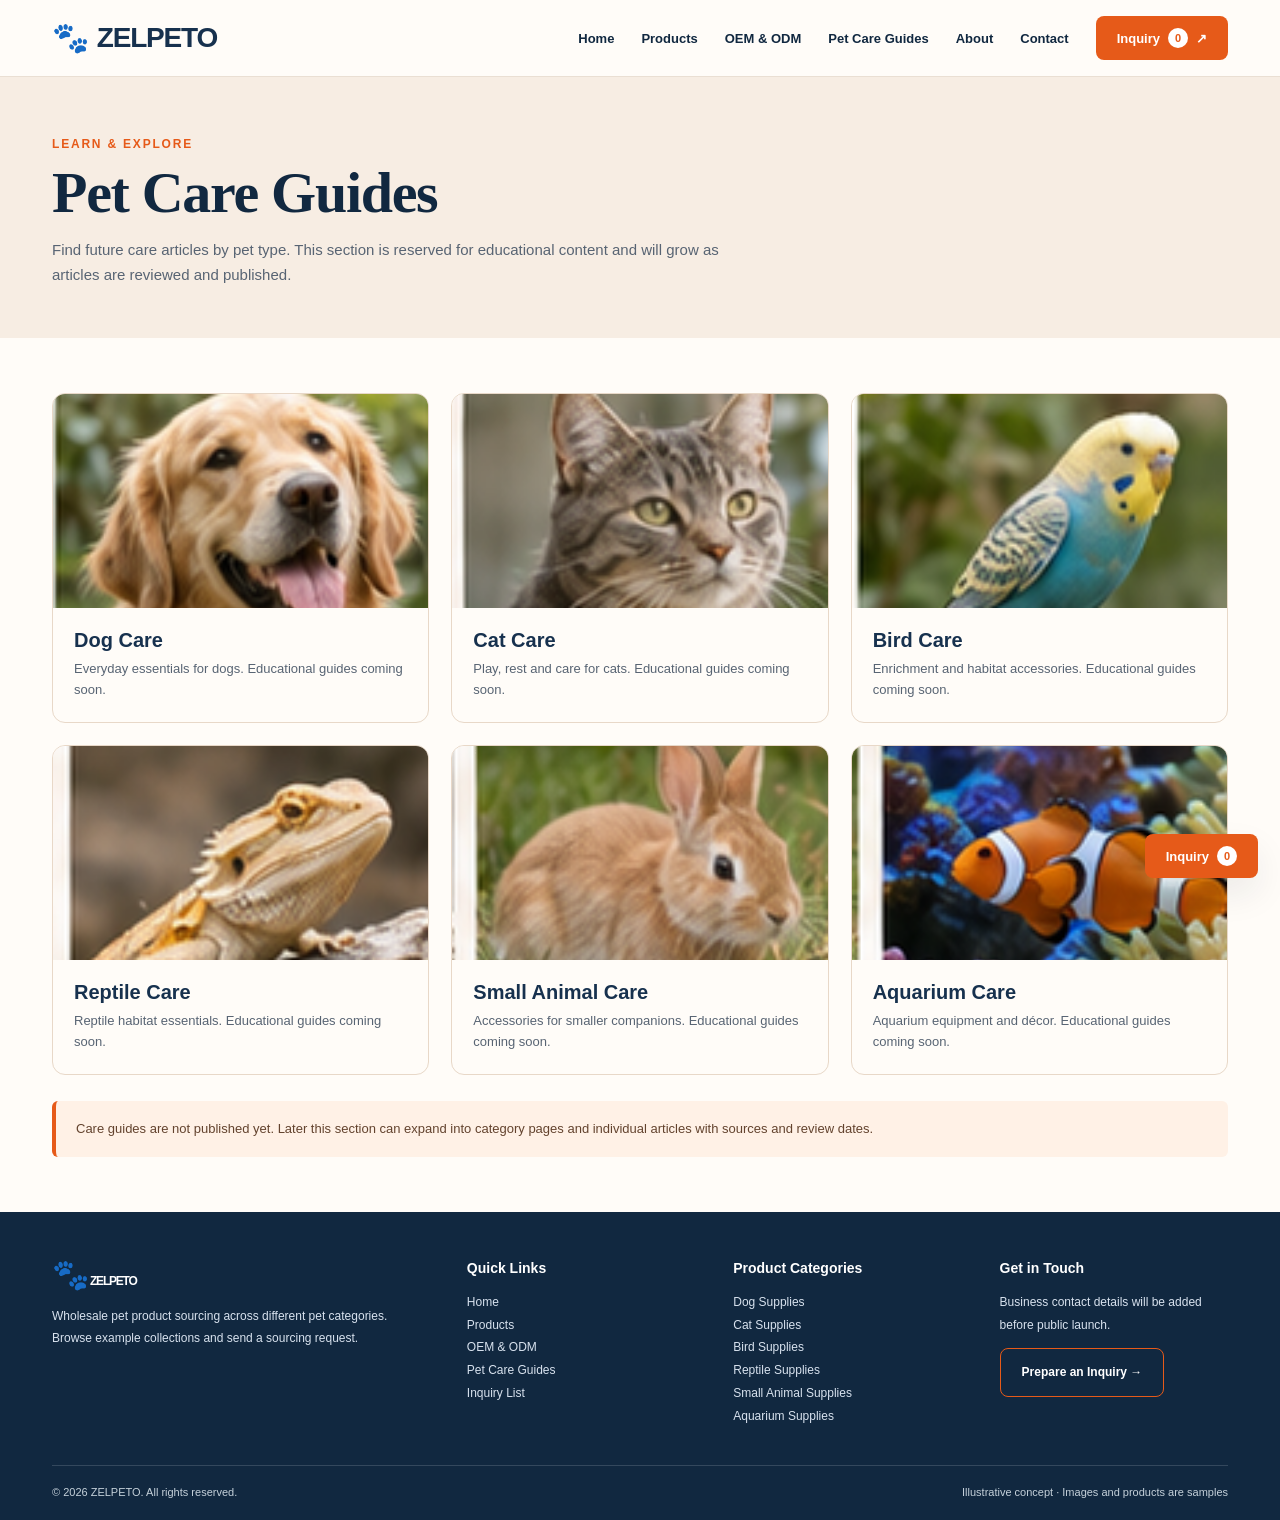
==== guides.html @ fcb441b6 "Deploy ZELPETO static website" ====
<!doctype html><html lang="en"><head><meta charset="UTF-8"><meta name="viewport" content="width=device-width,initial-scale=1"><meta name="description" content="ZELPETO pet care guide categories for dogs, cats, birds, reptiles and more. Articles coming soon."><meta name="theme-color" content="#19344f"><title>Pet Care Guides | ZELPETO</title><style>:root{--navy:#19344f;--navy2:#10283e;--orange:#d85b19;--orange2:#f2702b;--cream:#faf5ee;--paper:#fffefa;--sand:#f3e8dc;--line:#e9d9c9;--muted:#586473;--shadow:0 16px 35px rgba(31,39,50,.08)}*{box-sizing:border-box}html{scroll-behavior:smooth}body{margin:0;font-family:Inter,-apple-system,BlinkMacSystemFont,"Segoe UI",Arial,sans-serif;color:var(--navy2);background:var(--paper)}a{color:inherit;text-decoration:none}button,input,textarea,select{font:inherit}button{cursor:pointer}img{max-width:100%;display:block}.container{max-width:1240px;margin:auto;padding-inline:32px}.site-header{position:sticky;z-index:20;top:0;background:rgba(255,252,248,.96);border-bottom:1px solid #eadfd3;backdrop-filter:blur(16px)}.header-content{min-height:76px;display:flex;align-items:center;justify-content:space-between;gap:22px}.logo{display:inline-flex;align-items:center;gap:9px;font-weight:850;font-size:28px;letter-spacing:-1.2px;color:var(--navy)}.paw{font-size:30px;color:var(--orange);line-height:1}.nav{display:flex;align-items:center;gap:27px}.nav a{font-size:13px;font-weight:650;transition:color .15s}.nav a:hover,.nav a.active{color:var(--orange)}.btn{border:0;display:inline-flex;align-items:center;justify-content:center;gap:8px;min-height:44px;padding:12px 21px;border-radius:8px;font-size:13px;font-weight:750;transition:transform .18s,background .18s,color .18s}.btn:hover{transform:translateY(-2px)}.btn-primary{background:var(--navy);color:white}.btn-primary:hover{background:#295477}.btn-accent{background:var(--orange);color:white}.btn-accent:hover{background:#b9460d}.btn-outline{background:transparent;border:1.5px solid var(--orange);color:var(--orange)}.btn-outline:hover{background:#fff0e6}.btn-ghost{background:#f8ece1;color:var(--navy)}.menu-toggle{display:none;background:transparent;border:0;font-size:28px;color:var(--navy)}.hero{background:linear-gradient(110deg,#fff7ed 0%,#f8ecdf 48%,#ead9c7 100%);overflow:hidden}.hero-wrap{display:grid;grid-template-columns:48% 52%;min-height:480px;align-items:center}.hero-text{position:relative;z-index:1;padding-block:58px}.eyebrow{font-size:12px;font-weight:800;letter-spacing:1.8px;color:var(--orange);text-transform:uppercase}.hero h1,.title-serif,.section-heading,.page-head h1{font-family:Georgia,"Times New Roman",serif;font-weight:700;letter-spacing:-1.3px}.hero h1{font-size:clamp(42px,5vw,74px);line-height:1.06;margin:17px 0 18px;color:var(--navy)}.hero-lead{font-size:17px;line-height:1.55;margin:0 0 25px;color:#35455a}.hero-cta{display:flex;flex-wrap:wrap;gap:11px}.hero-photo{width:100%;height:480px;object-fit:cover;object-position:45% center;mask-image:linear-gradient(to right,transparent 0%,black 15%);-webkit-mask-image:linear-gradient(to right,transparent 0%,black 15%)}.trust-row{display:flex;gap:22px;margin-top:37px;font-size:12px;font-weight:700;color:var(--navy)}.trust-item{display:flex;align-items:center;gap:7px;border-right:1px solid #d7bdab;padding-right:18px}.trust-item:last-child{border:0}.trust-icon{font-size:21px}.section{padding-block:68px}.section-tight{padding-block:36px}.section-top{display:flex;justify-content:space-between;align-items:baseline;gap:14px;margin-bottom:27px}.section-heading{font-size:clamp(30px,3vw,42px);line-height:1.1;color:var(--navy);margin:0}.section-link{font-size:13px;color:var(--orange);font-weight:750;white-space:nowrap}.category-grid,.products-grid{display:grid;grid-template-columns:repeat(6,minmax(0,1fr));gap:15px}.category-card,.product-card{overflow:hidden;border-radius:11px;background:#fbf5ed;box-shadow:0 4px 17px rgba(28,38,52,.045);border:1px solid #f0e4d8}.category-card img{aspect-ratio:1.2;object-fit:cover;width:100%}.category-bottom{padding:13px 9px 15px;text-align:center}.category-bottom h3{font-size:13px;line-height:1.25;margin:0 0 13px}.circle-arrow{display:inline-flex;align-items:center;justify-content:center;width:32px;height:32px;border-radius:50%;background:#f3dcc4;color:var(--orange);font-weight:800}.category-card:hover img{filter:saturate(1.08)}.guides-banner{background:#f5ebdf;display:grid;grid-template-columns:120px minmax(240px,1fr) 230px 190px;align-items:center;overflow:hidden;border-radius:15px;min-height:150px}.guides-symbol{background:var(--navy);color:white;height:100%;display:flex;align-items:center;justify-content:center;font-size:58px}.guides-copy{padding:22px 30px}.guides-copy .section-heading{font-size:33px}.guides-copy p{margin:8px 0 0;font-size:14px;line-height:1.6;color:var(--muted)}.guides-photo{width:100%;height:150px;object-fit:cover;object-position:center}.guides-action{padding:12px}.guides-action .btn{width:100%;white-space:nowrap}.product-card{background:#fffaf4;display:flex;flex-direction:column}.product-card img{width:100%;aspect-ratio:1.12;object-fit:cover;background:#f4ece4}.product-body{padding:14px 10px 13px;display:flex;flex:1;flex-direction:column;text-align:center;align-items:center}.product-body h3{margin:0 0 6px;font-size:14px}.product-body p{font-size:12px;color:var(--muted);line-height:1.4;margin:0 0 14px;min-height:35px}.product-body .btn{font-size:11px;min-height:36px;padding:9px 11px;width:100%;margin-top:auto}.demo-label{font-size:10px;letter-spacing:1px;color:#976e50;text-transform:uppercase}.oem-band{background:#f7eade;padding:33px 0}.oem-layout{display:grid;grid-template-columns:1.5fr repeat(4,1fr);gap:22px;align-items:center}.oem-intro h2{font-family:Georgia,serif;font-size:31px;line-height:1.15;margin:0 0 8px}.oem-intro p{margin:0;color:var(--muted);font-size:12px;line-height:1.5}.oem-item{min-height:93px;text-align:center;border-left:1px solid #e6cbbb;padding:4px 10px}.oem-item .oem-icon{font-size:28px;color:var(--orange);display:block;margin-bottom:9px}.oem-item h3{font-size:13px;margin:0 0 6px}.oem-item p{margin:0;font-size:11px;color:var(--muted);line-height:1.5}.choose-grid{display:grid;grid-template-columns:repeat(4,1fr);gap:16px}.choose-card{background:#f9f2ea;border-radius:10px;padding:22px;min-height:138px}.choose-icon{color:var(--orange);font-size:27px}.choose-card h3{font-size:14px;margin:12px 0 6px}.choose-card p{font-size:12px;line-height:1.5;color:var(--muted);margin:0}.section-heading.center{text-align:center;margin-bottom:27px}.contact-panel{background:var(--navy);color:white;overflow:hidden}.contact-layout{display:grid;grid-template-columns:38% 1fr;align-items:center;min-height:330px;gap:30px}.contact-copy h2{font-family:Georgia,serif;font-size:clamp(30px,4vw,52px);line-height:1.1;margin:0 0 19px}.contact-copy p{line-height:1.7;color:#dce4ed;font-size:14px;max-width:380px}.contact-actions{display:flex;gap:10px;flex-wrap:wrap;margin-top:25px}.contact-image{height:330px;background:linear-gradient(90deg,var(--navy),transparent 20%),url('[data-uri]') center/cover no-repeat;position:relative}.contact-image:after{content:"Sample brand imagery · not a real warehouse";position:absolute;bottom:14px;right:14px;background:rgba(16,40,62,.8);color:white;font-size:11px;padding:7px 10px;border-radius:6px}.site-footer{background:var(--navy2);color:white;padding:48px 0 22px}.footer-grid{display:grid;grid-template-columns:1.65fr 1fr 1fr 1fr;gap:38px}.footer-grid h3{font-size:14px;margin:0 0 15px}.footer-grid p,.footer-grid a{font-size:12px;color:#d8e2ee;line-height:1.9}.footer-grid a{display:block}.footer-grid a:hover{color:white;text-decoration:underline}.footer-bottom{margin-top:37px;padding-top:20px;border-top:1px solid rgba(255,255,255,.15);font-size:11px;color:#c5d1da;display:flex;justify-content:space-between;gap:20px}.page-head{background:#f7ede3;padding:60px 0 50px}.page-head h1{font-size:clamp(38px,5vw,58px);margin:8px 0 12px}.page-head p{font-size:15px;color:var(--muted);max-width:690px;line-height:1.65;margin:0}.pill-row{display:flex;flex-wrap:wrap;gap:8px;margin-bottom:24px}.pill{background:white;border:1px solid #e7d6c6;color:var(--navy);border-radius:60px;padding:11px 15px;font-size:13px;font-weight:650}.pill[aria-pressed="true"],.pill:hover{background:var(--navy);color:white;border-color:var(--navy)}.catalog-grid{display:grid;grid-template-columns:repeat(3,1fr);gap:22px}.catalog-grid .product-card img{aspect-ratio:1.45}.catalog-grid .product-body{padding:17px}.catalog-grid .product-body p{min-height:0}.catalog-grid .product-body .btn{max-width:225px}.empty{padding:50px;text-align:center;background:#faf3ec;border-radius:14px;color:var(--muted)}.guide-categories{display:grid;grid-template-columns:repeat(3,1fr);gap:22px}.guide-card{border:1px solid #e8d8c8;border-radius:13px;overflow:hidden;background:#fffcf8}.guide-card img{width:100%;aspect-ratio:1.75;object-fit:cover}.guide-card div{padding:21px}.guide-card h3{font-size:20px;margin:0 0 7px;color:var(--navy)}.guide-card p{font-size:13px;line-height:1.6;color:var(--muted);margin:0}.notice{background:#fff1e6;border-left:4px solid var(--orange);padding:17px 20px;border-radius:6px;color:#63432e;font-size:13px;line-height:1.7;margin-top:26px}.inquiry-layout{display:grid;grid-template-columns:1.12fr 1fr;gap:32px;align-items:start}.panel{background:#fffaf4;border:1px solid #eadbcc;border-radius:14px;padding:26px}.panel h2{margin:0 0 14px;font-size:22px}.cart-item{display:flex;align-items:center;gap:14px;border-bottom:1px solid #eadbcc;padding:15px 0}.cart-item img{width:74px;height:74px;object-fit:cover;border-radius:8px}.cart-item .info{flex:1}.cart-item h3{margin:0 0 6px;font-size:14px}.cart-item p{margin:0 0 8px;color:var(--muted);font-size:11px}.cart-item button{background:transparent;border:0;color:#a44c2a;font-size:12px;padding:0}.cart-item input{width:68px;border:1px solid #dfccbc;border-radius:6px;padding:8px}.form-grid{display:grid;grid-template-columns:1fr 1fr;gap:13px}.field{display:flex;flex-direction:column;gap:6px;margin-bottom:14px}.field label{font-size:12px;font-weight:700}.field input,.field textarea,.field select{border:1px solid #dfcbbd;border-radius:7px;background:white;padding:12px;width:100%;font-size:13px;color:var(--navy)}.field textarea{min-height:125px;resize:vertical}.help{font-size:12px;line-height:1.6;color:var(--muted)}.status{margin-top:15px;font-size:13px;min-height:20px}.modal-backdrop{position:fixed;z-index:40;inset:0;background:rgba(12,27,41,.65);padding:20px;display:flex;align-items:center;justify-content:center}.modal{background:white;border-radius:15px;width:min(670px,100%);max-height:90vh;overflow:auto;position:relative;display:grid;grid-template-columns:45% 55%}.modal>img{width:100%;height:100%;object-fit:cover}.modal-copy{padding:28px}.modal-copy h2{margin:6px 0;font-size:26px}.modal-copy p{font-size:13px;line-height:1.7;color:var(--muted)}.modal-close{position:absolute;top:10px;right:10px;border:0;background:white;border-radius:50%;font-size:24px;width:36px;height:36px;box-shadow:var(--shadow)}.floating-cart{position:fixed;right:22px;bottom:22px;z-index:12;box-shadow:var(--shadow)}.count{display:inline-flex;background:#fff;color:var(--orange);min-width:20px;height:20px;border-radius:20px;align-items:center;justify-content:center;font-size:11px;padding:0 4px}.sr-only{position:absolute;width:1px;height:1px;overflow:hidden;clip:rect(0,0,0,0)}
@media(max-width:1080px){.nav{gap:16px}.nav a{font-size:12px}.logo{font-size:24px}.category-grid,.products-grid{grid-template-columns:repeat(3,1fr)}.guides-banner{grid-template-columns:90px 1fr 170px}.guides-action{grid-column:2 / -1;padding:0 20px 18px;justify-self:start}.guides-photo{height:100%}.oem-layout{grid-template-columns:repeat(4,1fr)}.oem-intro{grid-column:1 / -1}.oem-item:first-of-type{border:0}}
@media(max-width:740px){.container{padding-inline:18px}.header-content{min-height:66px}.menu-toggle{display:block}.nav{display:none;position:absolute;left:0;right:0;top:66px;flex-direction:column;align-items:stretch;gap:0;background:#fffaf5;padding:12px 18px 20px;box-shadow:0 15px 25px #0001}.nav.open{display:flex}.nav a{padding:12px;font-size:14px}.nav .btn{margin-top:9px}.hero-wrap{grid-template-columns:1fr}.hero-text{padding-block:37px 22px}.hero h1{font-size:44px}.hero-lead{font-size:14px}.hero-photo{height:270px;mask-image:none;-webkit-mask-image:none;object-position:center}.trust-row{gap:8px;justify-content:space-between;margin-top:25px;font-size:10px}.trust-item{padding-right:8px;gap:4px}.trust-icon{font-size:15px}.section{padding-block:43px}.section-heading{font-size:30px}.section-top{align-items:center}.section-link{font-size:11px}.category-grid,.products-grid{grid-template-columns:repeat(2,1fr);gap:10px}.category-card img{aspect-ratio:1.25}.guides-banner{grid-template-columns:66px 1fr;min-height:0}.guides-symbol{font-size:34px}.guides-copy{padding:19px}.guides-copy .section-heading{font-size:25px}.guides-copy p{font-size:12px}.guides-photo{display:none}.guides-action{grid-column:2;padding:0 18px 18px}.product-body .btn{font-size:10px}.oem-layout{grid-template-columns:repeat(2,1fr);gap:14px}.oem-item{border-left:0;border-top:1px solid #e6cbbb;padding-top:14px}.choose-grid{grid-template-columns:repeat(2,1fr);gap:9px}.choose-card{padding:16px}.contact-layout{grid-template-columns:1fr;gap:0;padding-top:32px}.contact-image{height:190px;margin-inline:-18px}.footer-grid{grid-template-columns:repeat(2,1fr);gap:25px}.footer-grid>div:first-child{grid-column:1/-1}.footer-bottom{display:block}.catalog-grid,.guide-categories,.inquiry-layout{grid-template-columns:1fr}.page-head{padding:42px 0}.form-grid{grid-template-columns:1fr}.modal{grid-template-columns:1fr;max-width:450px}.modal>img{height:220px}.modal-copy{padding:20px}.floating-cart{bottom:15px;right:15px}}

/* ZELPETO approved navy / cream / orange design refinements */
:root{--navy:#17314e;--navy2:#112840;--orange:#e65a19;--cream:#fbf4ec;--paper:#fffcf8}
.hero{background:linear-gradient(100deg,#fff9f2 0%,#f9f0e7 53%,#e9d9c9 100%)}
.hero-wrap{min-height:440px;grid-template-columns:44% 56%}
.hero-photo{height:440px;object-position:center center;mask-image:linear-gradient(to right,transparent 0%,black 8%);-webkit-mask-image:linear-gradient(to right,transparent 0%,black 8%)}
.hero-text{padding-block:47px}
.section{padding-block:55px}
.section-tight{padding-block:20px}
.category-card img{aspect-ratio:1.22}
.guides-banner{grid-template-columns:100px minmax(230px,1fr) 300px 210px;min-height:130px}
.guides-photo{height:130px}
.guides-symbol{font-size:47px}
.product-card img{aspect-ratio:1.25}
.contact-layout{min-height:370px;grid-template-columns:38% 62%;gap:0}
.contact-image{height:370px}
.contact-form-preview{background:rgba(255,252,247,.98);border-radius:13px;padding:20px 22px;box-shadow:0 8px 30px #0002;color:var(--navy);max-width:480px;position:relative;z-index:1;margin:0 auto}
.contact-form-preview .field{margin-bottom:10px}.contact-form-preview .field input,.contact-form-preview .field textarea{padding:9px}.contact-form-preview .field textarea{min-height:60px}
.contact-form-preview .btn{width:100%}
.contact-right{height:370px;position:relative;display:grid;align-items:center;padding:22px 24px;background:linear-gradient(90deg,rgba(23,49,78,.09),rgba(23,49,78,.01)),url('[data-uri]') right center/cover no-repeat}
.photo-note{font-size:10px;color:#6d6d6d;margin:10px 0 0}
@media(max-width:1080px){.guides-banner{grid-template-columns:75px 1fr 175px}.guides-photo{height:100%}.guides-action{grid-column:2/-1}.hero-wrap{grid-template-columns:46% 54%}}
@media(max-width:740px){.hero-wrap{grid-template-columns:1fr}.hero-photo{height:260px;mask-image:none;-webkit-mask-image:none}.section{padding-block:42px}.guides-banner{grid-template-columns:66px 1fr}.guides-photo{display:none}.contact-layout{grid-template-columns:1fr}.contact-right{height:auto;padding:22px 18px 28px;margin-inline:-18px}.contact-form-preview{max-width:none;margin:0;width:100%}}
</style></head><body data-page="guides"><div id="app"></div><script>/* Customize this before publishing. Empty email means no email sending is advertised. */
window.ZELPETO_CONFIG = {
  companyEmail: "",
  companyName: "ZELPETO"
};

window.ZELPETO_CATEGORIES = [
  { id:"dog", name:"Dog Supplies", img:"02_category_dog.png", subtitle:"Everyday essentials for dogs" },
  { id:"cat", name:"Cat Supplies", img:"03_category_cat.png", subtitle:"Play, rest and care for cats" },
  { id:"bird", name:"Bird Supplies", img:"04_category_bird.png", subtitle:"Enrichment and habitat accessories" },
  { id:"reptile", name:"Reptile Supplies", img:"05_category_reptile.png", subtitle:"Reptile habitat essentials" },
  { id:"small", name:"Small Animal Supplies", img:"06_category_small_animal.png", subtitle:"Accessories for smaller companions" },
  { id:"aquarium", name:"Aquarium Supplies", img:"07_category_aquarium.png", subtitle:"Aquarium equipment and décor" }
];
window.ZELPETO_PRODUCTS = [
  { id:"demo-dog-leash", name:"Dog Leash", category:"dog", image:"09_product_dog_leash.png", subtitle:"Everyday walking accessory", detail:"A sample leash listing showcasing the product catalog format. Materials, available lengths and order quantity are confirmed during sourcing." },
  { id:"demo-dog-harness", name:"Dog Harness", category:"dog", image:"10_product_dog_harness.png", subtitle:"Adjustable walking harness", detail:"A sample harness listing. Confirm sizes, materials and customization options before placing any purchase order." },
  { id:"demo-cat-toy", name:"Cat Toy Set", category:"cat", image:"11_product_cat_toy_set.png", subtitle:"Interactive play accessories", detail:"A sample cat play set listing. Product components, packaging and MOQ require supplier confirmation." },
  { id:"demo-bird-perch", name:"Bird Perch", category:"bird", image:"12_product_bird_perch.png", subtitle:"Perch and enrichment toy", detail:"A sample bird accessory listing. Check suitability, dimensions and materials for each bird species." },
  { id:"demo-reptile-hide", name:"Reptile Hide Cave", category:"reptile", image:"13_product_reptile_hide_cave.png", subtitle:"Habitat shelter accessory", detail:"A sample reptile shelter listing. Final specifications should be matched to the species and enclosure." },
  { id:"demo-air-stone", name:"Aquarium Air Stone", category:"aquarium", image:"14_product_aquarium_air_stone.png", subtitle:"Aquarium aeration accessory", detail:"A sample aquarium accessory listing. Review pump compatibility, product size and material specifications." }
];

window.ZELPETO_EMBEDDED_IMAGES={"01_hero_animals.png":"[data-uri]","02_category_dog.png":"[data-uri]","03_category_cat.png":"[data-uri]","04_category_bird.png":"[data-uri]","05_category_reptile.png":"[data-uri]","06_category_small_animal.png":"[data-uri]","07_category_aquarium.png":"[data-uri]","08_guides_banner_animals.png":"[data-uri]","09_product_dog_leash.png":"[data-uri]","10_product_dog_harness.png":"[data-uri]","11_product_cat_toy_set.png":"[data-uri]","12_product_bird_perch.png":"[data-uri]","13_product_reptile_hide_cave.png":"[data-uri]","14_product_aquarium_air_stone.png":"[data-uri]","15_warehouse_boxes.png":"[data-uri]"};
(function(){
  'use strict';
  const categories=window.ZELPETO_CATEGORIES||[];
  const products=window.ZELPETO_PRODUCTS||[];
  const cfg=window.ZELPETO_CONFIG||{};
  const img=n=>window.ZELPETO_EMBEDDED_IMAGES[n]||'';
  const byId=id=>document.getElementById(id);
  const textSafe=s=>String(s).replace(/[&<>"']/g,c=>({'&':'&amp;','<':'&lt;','>':'&gt;','"':'&quot;',"'":'&#39;'}[c]));
  const getCart=()=>{try{const v=JSON.parse(localStorage.getItem('zelpeto_inquiry_cart')||JSON.stringify(window.__cartBackup||{}));return v&&typeof v==='object'&&!Array.isArray(v)?v:{}}catch{return {}}};
  const putCart=c=>{try{localStorage.setItem('zelpeto_inquiry_cart',JSON.stringify(c))}catch(e){window.__cartBackup=c}updateCount()};
  const updateCount=()=>{const n=Object.values(getCart()).reduce((s,v)=>s+(Math.max(0,Number(v)||0)),0);document.querySelectorAll('.cart-count').forEach(x=>x.textContent=n)};
  const toast=message=>{let el=byId('feedback-toast');if(!el){el=document.createElement('div');el.id='feedback-toast';el.style.cssText='position:fixed;bottom:85px;right:20px;background:#19344f;color:white;padding:12px 18px;border-radius:9px;z-index:80;box-shadow:0 8px 30px #0003;font-size:13px;max-width:290px';document.body.appendChild(el)}el.textContent=message;el.hidden=false;setTimeout(()=>el.hidden=true,2600)};
  function addCart(id){const p=products.find(x=>x.id===id);if(!p)return;const c=getCart();c[id]=Math.min(9999,(Number(c[id])||0)+1);putCart(c);toast(p.name+' added to inquiry list')}
  function header(){return `<header class="site-header"><div class="container header-content"><a href="index.html" class="logo" aria-label="ZELPETO Home"><span class="paw">🐾</span> ZELPETO</a><button class="menu-toggle" id="menu-toggle" aria-label="Toggle menu" aria-expanded="false">☰</button><nav id="main-nav" class="nav" aria-label="Main navigation"><a href="index.html">Home</a><a href="products.html">Products</a><a href="index.html#oem">OEM & ODM</a><a href="guides.html">Pet Care Guides</a><a href="index.html#why">About</a><a href="index.html#contact">Contact</a><a href="inquiry.html" class="btn btn-accent">Inquiry <span class="count cart-count">0</span> ↗</a></nav></div></header>`}
  function footer(){return `<footer class="site-footer"><div class="container"><div class="footer-grid"><div><a class="logo" href="index.html" style="color:white"><span class="paw">🐾</span> ZELPETO</a><p>Wholesale pet product sourcing across different pet categories.<br>Browse example collections and send a sourcing request.</p></div><div><h3>Quick Links</h3><a href="index.html">Home</a><a href="products.html">Products</a><a href="index.html#oem">OEM & ODM</a><a href="guides.html">Pet Care Guides</a><a href="inquiry.html">Inquiry List</a></div><div><h3>Product Categories</h3>${categories.map(c=>`<a href="products.html?category=${c.id}">${textSafe(c.name)}</a>`).join('')}</div><div><h3>Get in Touch</h3><p>Business contact details will be added before public launch.</p><a href="inquiry.html" class="btn btn-outline" style="display:inline-flex;color:white">Prepare an Inquiry →</a></div></div><div class="footer-bottom"><span>© ${new Date().getFullYear()} ZELPETO. All rights reserved.</span><span>Illustrative concept · Images and products are samples</span></div></div></footer>`}
  function categoryCard(c){return `<a class="category-card" href="products.html?category=${c.id}"><img src="${img(c.img)}" alt="${textSafe(c.name)}" loading="lazy"><div class="category-bottom"><h3>${textSafe(c.name)}</h3><span class="circle-arrow" aria-hidden="true">→</span></div></a>`}
  function productCard(p){return `<article class="product-card"><img src="${img(p.image)}" alt="Sample product image: ${textSafe(p.name)}" loading="lazy"><div class="product-body"><span class="demo-label">Illustrative product</span><h3>${textSafe(p.name)}</h3><p>${textSafe(p.subtitle)}</p><div style="display:flex;gap:5px;width:100%"><button class="btn btn-primary" data-add="${p.id}">+ Add to Inquiry</button><button class="btn btn-ghost" data-view="${p.id}" aria-label="Details for ${textSafe(p.name)}">ⓘ</button></div></div></article>`}
  function home(){return `<section class="hero"><div class="container hero-wrap"><div class="hero-text"><div class="eyebrow">Pet Supplies · Global Sourcing</div><h1>Better Products.<br>Happier Pets.</h1><p class="hero-lead">Wholesale Pet Products | OEM & ODM Solutions</p><div class="hero-cta"><a class="btn btn-primary" href="products.html">Explore Products →</a><a class="btn btn-outline" href="inquiry.html">Request a Quote ↗</a></div><div class="trust-row"><span class="trust-item"><span class="trust-icon">▣</span> Wholesale Sourcing</span><span class="trust-item"><span class="trust-icon">⚙</span> Custom Requests</span><span class="trust-item"><span class="trust-icon">◎</span> Multi-Category</span></div></div><img class="hero-photo" src="${img('01_hero_animals.png')}" alt="Dog, cat, bird and bearded dragon in a warm home environment"></div></section>
  <section class="section" id="categories"><div class="container"><div class="section-top"><h2 class="section-heading">Shop by Category</h2><a class="section-link" href="products.html">View All Products →</a></div><div class="category-grid">${categories.map(categoryCard).join('')}</div></div></section>
  <section class="section-tight"><div class="container"><div class="guides-banner"><div class="guides-symbol" aria-hidden="true">♧</div><div class="guides-copy"><h2 class="section-heading">Pet Care Guides</h2><p>Explore helpful care topics for dogs, cats, birds, reptiles and more. New guides will be published here.</p></div><img class="guides-photo" src="${img('08_guides_banner_animals.png')}" alt="Sleeping dog and cat"><div class="guides-action"><a class="btn btn-accent" href="guides.html">Explore Care Guides →</a></div></div></div></section>
  <section class="section" id="featured"><div class="container"><div class="section-top"><h2 class="section-heading">Featured Products</h2><a class="section-link" href="products.html">View More Products →</a></div><div class="products-grid">${products.map(productCard).join('')}</div><p class="help" style="margin-top:20px">Images and listings are examples for layout preview only. They are not confirmed products, inventory or supplier offers.</p></div></section>
  <section id="oem" class="oem-band"><div class="container oem-layout"><div class="oem-intro"><h2>OEM & ODM<br>Customization</h2><p>Tell us what you want to source, including specifications, branding and packaging requirements.</p></div><div class="oem-item"><span class="oem-icon">♧</span><h3>Logo Printing</h3><p>Specify brand marking requests</p></div><div class="oem-item"><span class="oem-icon">◈</span><h3>Colors & Materials</h3><p>Describe preferred options</p></div><div class="oem-item"><span class="oem-icon">▣</span><h3>Packaging Design</h3><p>Share packaging requirements</p></div><div class="oem-item"><span class="oem-icon">▤</span><h3>Bulk Sourcing</h3><p>Discuss volume and MOQ</p></div></div></section>
  <section id="why" class="section"><div class="container"><h2 class="section-heading center">Explore ZELPETO</h2><div class="choose-grid"><div class="choose-card"><span class="choose-icon">▤</span><h3>Multiple Pet Categories</h3><p>Products organized for dogs, cats, birds, reptiles, small pets and aquariums.</p></div><div class="choose-card"><span class="choose-icon">⌕</span><h3>Clear Product Discovery</h3><p>Find relevant product examples in a straightforward catalog.</p></div><div class="choose-card"><span class="choose-icon">✎</span><h3>Customization Requests</h3><p>Describe branding and packaging needs in one inquiry.</p></div><div class="choose-card"><span class="choose-icon">✉</span><h3>Consolidated Inquiry</h3><p>Collect items together and prepare one sourcing request.</p></div></div></div></section>
  <section id="contact" class="contact-panel"><div class="container contact-layout"><div class="contact-copy"><h2>Send Us Your<br>Sourcing Request</h2><p>Looking for wholesale pet supplies? Share your products, quantities and customization requirements in one inquiry.</p><p class="help" style="color:#d9e2ec">This preview prepares inquiry details; it does not automatically submit an email.</p></div><div class="contact-right"><form class="contact-form-preview" id="homepage-inquiry"><div class="form-grid"><div class="field"><label for="hp-name">Your Name *</label><input id="hp-name" name="name" autocomplete="name" required placeholder="Enter your name"></div><div class="field"><label for="hp-company">Company</label><input id="hp-company" name="company" autocomplete="organization" placeholder="Company name"></div></div><div class="form-grid"><div class="field"><label for="hp-email">Business Email *</label><input id="hp-email" name="email" type="email" autocomplete="email" required placeholder="Enter your email"></div><div class="field"><label for="hp-country">Country / Region</label><input id="hp-country" name="country" autocomplete="country-name" placeholder="Country / region"></div></div><div class="field"><label for="hp-details">Inquiry Details *</label><textarea id="hp-details" name="details" required placeholder="Products, quantities, customization needs..."></textarea></div><button class="btn btn-accent" type="submit">Continue to Inquiry →</button><p class="photo-note">Preview form: your details are transferred to the inquiry page in this browser. Nothing is sent automatically.</p></form></div></div></section>`}
  function catalog(){return `<section class="page-head"><div class="container"><div class="eyebrow">Product Catalog</div><h1>Explore Pet Supplies</h1><p>Browse across pet categories, view illustrative product details, and add items to an inquiry list. Actual availability and specifications need to be confirmed.</p></div></section><section class="section"><div class="container"><div class="pill-row" id="category-filters"><button class="pill" data-category="all">All Products</button>${categories.map(c=>`<button class="pill" data-category="${c.id}">${textSafe(c.name)}</button>`).join('')}</div><div id="catalog-grid" class="catalog-grid"></div><div class="notice">All listings shown are demonstration content based on the homepage mockup. Replace them with genuine product photography and verified specifications before public launch.</div></div></section>`}
  function guidePage(){return `<section class="page-head"><div class="container"><div class="eyebrow">Learn & Explore</div><h1>Pet Care Guides</h1><p>Find future care articles by pet type. This section is reserved for educational content and will grow as articles are reviewed and published.</p></div></section><section class="section"><div class="container"><div class="guide-categories">${categories.map(c=>`<article class="guide-card"><img src="${img(c.img)}" alt="${textSafe(c.name)}" loading="lazy"><div><h3>${textSafe(c.name.replace('Supplies','Care'))}</h3><p>${textSafe(c.subtitle)}. Educational guides coming soon.</p></div></article>`).join('')}</div><div class="notice">Care guides are not published yet. Later this section can expand into category pages and individual articles with sources and review dates.</div></div></section>`}
  function inquiry(){return `<section class="page-head"><div class="container"><div class="eyebrow">Sourcing Request</div><h1>Inquiry List</h1><p>Review the selected products and prepare your sourcing message. No information is sent to a server in this version.</p></div></section><section class="section"><div class="container inquiry-layout"><div class="panel"><h2>Selected Products <span class="count cart-count" style="background:var(--orange);color:white">0</span></h2><div id="cart-items"></div><p class="help">Adjust quantities below. Items are stored only in your current browser.</p><a class="btn btn-outline" href="products.html">+ Browse More Products</a></div><div class="panel"><h2>Prepare a Quote Request</h2><form id="inquiry-form"><div class="form-grid"><div class="field"><label for="fullName">Your Name *</label><input id="fullName" name="name" required autocomplete="name"></div><div class="field"><label for="company">Company</label><input id="company" name="company" autocomplete="organization"></div></div><div class="form-grid"><div class="field"><label for="email">Business Email *</label><input id="email" name="email" type="email" required autocomplete="email"></div><div class="field"><label for="country">Country / Region</label><input id="country" name="country" autocomplete="country-name"></div></div><div class="field"><label for="details">Products, Quantities & Requirements *</label><textarea id="details" name="details" required placeholder="Specify needed quantities, materials, branding, target market, packaging, etc."></textarea></div><button class="btn btn-accent" type="submit">Prepare My Inquiry →</button><p class="help" style="margin-top:12px" id="sending-disclaimer"></p><div role="status" class="status" id="inquiry-status"></div><div id="inquiry-actions" style="display:none;margin-top:10px;gap:9px;flex-wrap:wrap"><button type="button" class="btn btn-primary" id="copy-inquiry">Copy Inquiry Text</button><a id="email-inquiry" class="btn btn-outline" href="#" style="display:none">Open Email App ↗</a></div></form></div></div></section>`}
  const routes={home,products:catalog,guides:guidePage,inquiry};
  const page=document.body.dataset.page||'home';
  const app=byId('app');
  if(app)app.innerHTML=header()+(routes[page]||home)()+footer()+`<a href="inquiry.html" class="btn btn-accent floating-cart" aria-label="View inquiry list">Inquiry <span class="count cart-count">0</span></a>`;
  const toggle=byId('menu-toggle');if(toggle){toggle.addEventListener('click',()=>{let open=byId('main-nav').classList.toggle('open');toggle.setAttribute('aria-expanded',String(open))})}
  updateCount();
  document.addEventListener('click',e=>{const add=e.target.closest('[data-add]');if(add)addCart(add.dataset.add);const view=e.target.closest('[data-view]');if(view)showProduct(view.dataset.view)});
  function showProduct(id){const p=products.find(x=>x.id===id);if(!p)return;const overlay=document.createElement('div');overlay.className='modal-backdrop';overlay.innerHTML=`<div class="modal" role="dialog" aria-modal="true" aria-label="${textSafe(p.name)} details"><button class="modal-close" aria-label="Close">×</button><img src="${img(p.image)}" alt="${textSafe(p.name)}"><div class="modal-copy"><div class="eyebrow">Sample Product</div><h2>${textSafe(p.name)}</h2><p>${textSafe(p.detail)}</p><p><strong>MOQ:</strong> To be confirmed<br><strong>Customization:</strong> By inquiry<br><strong>Availability:</strong> Unverified sample</p><button class="btn btn-primary" data-add="${p.id}">+ Add to Inquiry</button></div></div>`;document.body.append(overlay);const close=()=>overlay.remove();overlay.querySelector('.modal-close').onclick=close;overlay.addEventListener('click',e=>{if(e.target===overlay)close()});const esc=e=>{if(e.key==='Escape'){close();document.removeEventListener('keydown',esc)}};document.addEventListener('keydown',esc);overlay.querySelector('.modal-close').focus()}
  if(page==='products'){const filterButtons=Array.from(document.querySelectorAll('[data-category]'));const initial=new URLSearchParams(location.search).get('category')||'all';const select=id=>{const valid=id==='all'||categories.some(c=>c.id===id);const current=valid?id:'all';filterButtons.forEach(b=>b.setAttribute('aria-pressed',String(b.dataset.category===current)));const show=current==='all'?products:products.filter(p=>p.category===current);byId('catalog-grid').innerHTML=show.length?show.map(productCard).join(''):`<div class="empty" style="grid-column:1/-1">No sample products in this category yet. You can still describe your sourcing needs in an inquiry.</div>`;const target=new URL(location.href);if(current==='all')target.searchParams.delete('category');else target.searchParams.set('category',current);history.replaceState(null,'',target)};filterButtons.forEach(b=>b.onclick=()=>select(b.dataset.category));select(initial)}
  function renderCart(){const node=byId('cart-items');if(!node)return;const c=getCart();const entries=Object.entries(c).filter(([id,qty])=>products.some(p=>p.id===id)&&qty>0);if(!entries.length){node.innerHTML='<div class="empty" style="margin-bottom:18px">Your inquiry list is empty. Add products from the catalog or describe your request in the form.</div>';return}node.innerHTML=entries.map(([id,q])=>{const p=products.find(x=>x.id===id);return `<div class="cart-item"><img src="${img(p.image)}" alt="${textSafe(p.name)}"><div class="info"><h3>${textSafe(p.name)}</h3><p>Sample product · qty is indicative only</p><button data-remove="${id}">Remove</button></div><label><span class="sr-only">Quantity for ${textSafe(p.name)}</span><input aria-label="Quantity for ${textSafe(p.name)}" type="number" min="1" max="9999" value="${q}" data-quantity="${id}"></label></div>`}).join('');node.querySelectorAll('[data-remove]').forEach(b=>b.onclick=()=>{let c=getCart();delete c[b.dataset.remove];putCart(c);renderCart()});node.querySelectorAll('[data-quantity]').forEach(i=>i.onchange=()=>{let c=getCart();c[i.dataset.quantity]=Math.max(1,Math.min(9999,parseInt(i.value)||1));putCart(c);renderCart()})}
  if(page==='home'){const hp=byId('homepage-inquiry');if(hp)hp.addEventListener('submit',e=>{e.preventDefault();if(!hp.reportValidity())return;const data={name:hp.elements.name.value,company:hp.elements.company.value,email:hp.elements.email.value,country:hp.elements.country.value,details:hp.elements.details.value};try{sessionStorage.setItem('zelpeto_home_inquiry',JSON.stringify(data))}catch(e){}location.href='inquiry.html';})}
  if(page==='inquiry'){renderCart();try{const raw=sessionStorage.getItem('zelpeto_home_inquiry');if(raw){const values=JSON.parse(raw);for(const key of ['name','company','email','country','details']){if(values[key]&&byId('inquiry-form').elements[key])byId('inquiry-form').elements[key].value=values[key]}sessionStorage.removeItem('zelpeto_home_inquiry')}}catch{}let currentMessage='';const email=(cfg.companyEmail||'').trim();byId('sending-disclaimer').textContent=email?'This form prepares an email in your email app; submitting does not automatically send it.':'This preview does not send messages. You can copy the inquiry text; add a confirmed business email in config.js to enable an email-app link.';byId('inquiry-form').addEventListener('submit',e=>{e.preventDefault();const f=e.target;if(!f.reportValidity())return;const c=getCart();const lines=Object.entries(c).map(([id,qty])=>{const p=products.find(x=>x.id===id);return p?`- ${p.name}: ${qty} (sample item)` : ''}).filter(Boolean);currentMessage=`ZELPETO - Sourcing Inquiry\n\nName: ${f.elements.name.value.trim()}\nCompany: ${f.elements.company.value.trim()||'Not provided'}\nEmail: ${f.elements.email.value.trim()}\nCountry/Region: ${f.elements.country.value.trim()||'Not provided'}\n\nItems:\n${lines.length?lines.join('\n'):'No products selected'}\n\nRequirements:\n${f.elements.details.value.trim()}\n\nPlease confirm actual specifications, availability, MOQ and quotation.`;byId('inquiry-actions').style.display='flex';byId('inquiry-status').textContent='Your request text is ready. Nothing has been sent.';const link=byId('email-inquiry');if(email&&/^[^\s@]+@[^\s@]+\.[^\s@]+$/.test(email)){link.style.display='inline-flex';link.href=`mailto:${encodeURIComponent(email)}?subject=${encodeURIComponent('ZELPETO B2B sourcing inquiry')}&body=${encodeURIComponent(currentMessage)}`}else link.style.display='none'});byId('copy-inquiry').onclick=async()=>{try{await navigator.clipboard.writeText(currentMessage);toast('Inquiry text copied')}catch{const field=document.createElement('textarea');field.value=currentMessage;field.style.cssText='position:fixed;left:-9999px';document.body.append(field);field.select();document.execCommand('copy');field.remove();toast('Inquiry text copied')}}}
})();
</script></body></html>
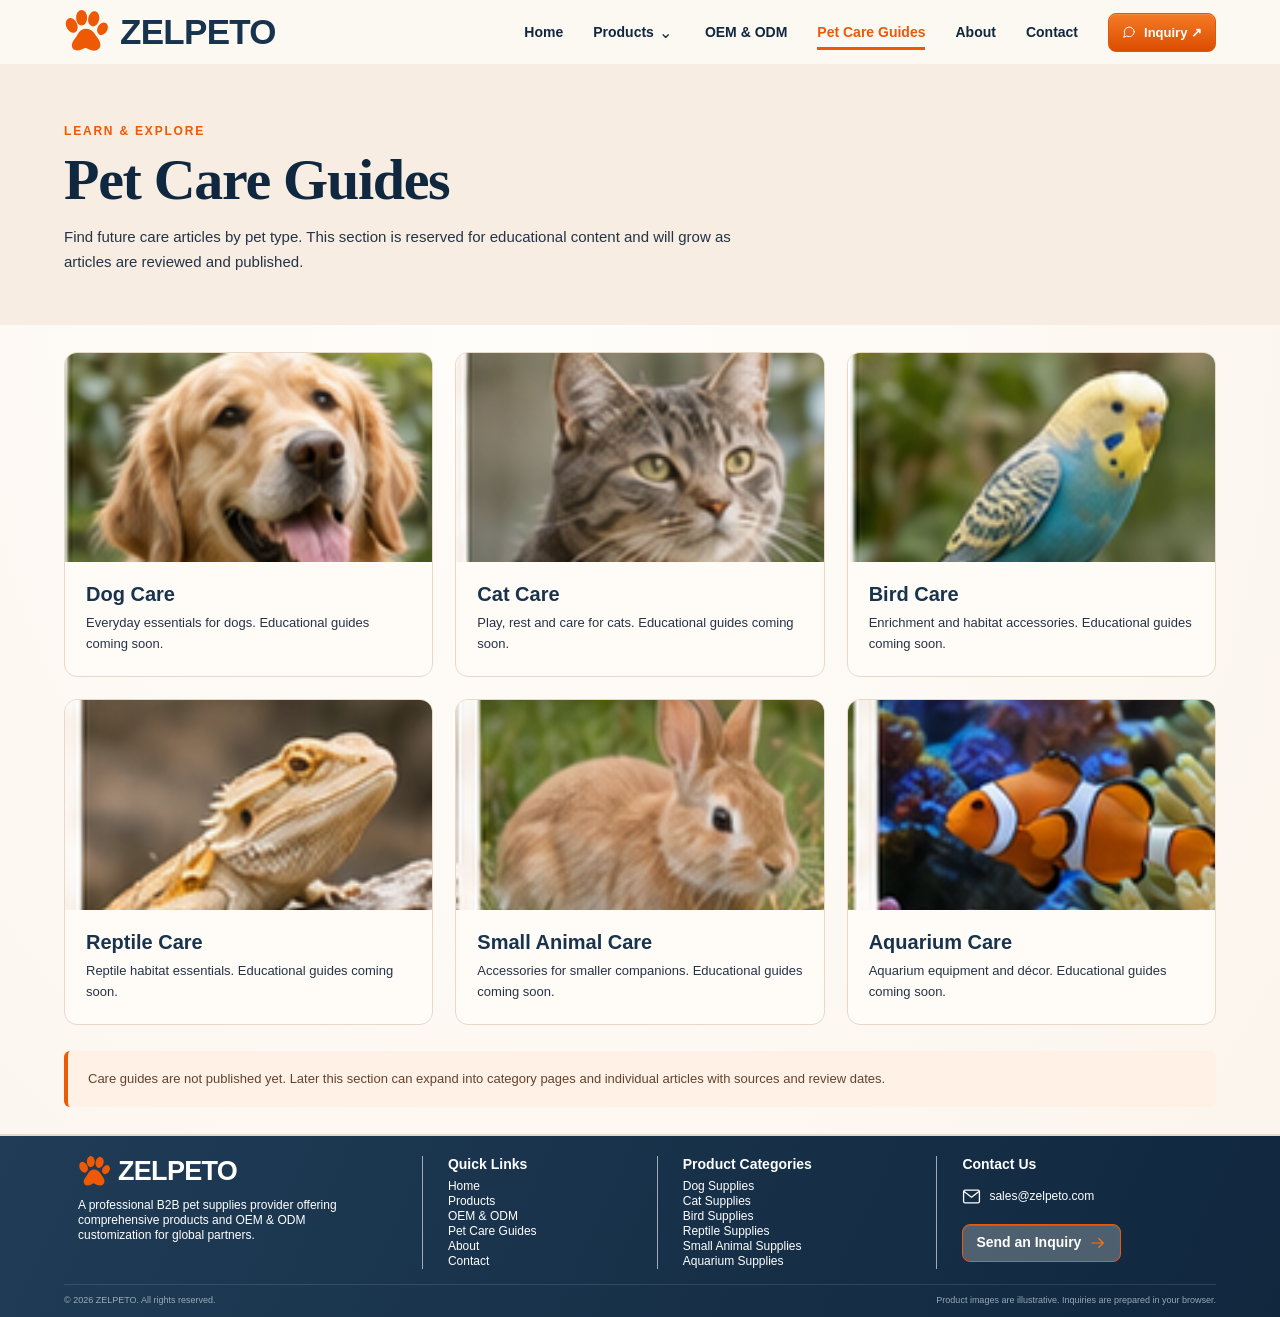
==== commit 2ee317bf: "Match ZELPETO layout and buttons to supplied design Align hero proportions, six-column cards, SVG ic" ====
--- a/guides.html
+++ b/guides.html
@@ -1,4 +1,4 @@
-<!doctype html><html lang="en"><head><meta charset="UTF-8"><meta name="viewport" content="width=device-width,initial-scale=1"><meta name="description" content="ZELPETO pet care guide categories for dogs, cats, birds, reptiles and more. Articles coming soon."><meta name="theme-color" content="#19344f"><title>Pet Care Guides | ZELPETO</title><style>:root{--navy:#19344f;--navy2:#10283e;--orange:#d85b19;--orange2:#f2702b;--cream:#faf5ee;--paper:#fffefa;--sand:#f3e8dc;--line:#e9d9c9;--muted:#586473;--shadow:0 16px 35px rgba(31,39,50,.08)}*{box-sizing:border-box}html{scroll-behavior:smooth}body{margin:0;font-family:Inter,-apple-system,BlinkMacSystemFont,"Segoe UI",Arial,sans-serif;color:var(--navy2);background:var(--paper)}a{color:inherit;text-decoration:none}button,input,textarea,select{font:inherit}button{cursor:pointer}img{max-width:100%;display:block}.container{max-width:1240px;margin:auto;padding-inline:32px}.site-header{position:sticky;z-index:20;top:0;background:rgba(255,252,248,.96);border-bottom:1px solid #eadfd3;backdrop-filter:blur(16px)}.header-content{min-height:76px;display:flex;align-items:center;justify-content:space-between;gap:22px}.logo{display:inline-flex;align-items:center;gap:9px;font-weight:850;font-size:28px;letter-spacing:-1.2px;color:var(--navy)}.paw{font-size:30px;color:var(--orange);line-height:1}.nav{display:flex;align-items:center;gap:27px}.nav a{font-size:13px;font-weight:650;transition:color .15s}.nav a:hover,.nav a.active{color:var(--orange)}.btn{border:0;display:inline-flex;align-items:center;justify-content:center;gap:8px;min-height:44px;padding:12px 21px;border-radius:8px;font-size:13px;font-weight:750;transition:transform .18s,background .18s,color .18s}.btn:hover{transform:translateY(-2px)}.btn-primary{background:var(--navy);color:white}.btn-primary:hover{background:#295477}.btn-accent{background:var(--orange);color:white}.btn-accent:hover{background:#b9460d}.btn-outline{background:transparent;border:1.5px solid var(--orange);color:var(--orange)}.btn-outline:hover{background:#fff0e6}.btn-ghost{background:#f8ece1;color:var(--navy)}.menu-toggle{display:none;background:transparent;border:0;font-size:28px;color:var(--navy)}.hero{background:linear-gradient(110deg,#fff7ed 0%,#f8ecdf 48%,#ead9c7 100%);overflow:hidden}.hero-wrap{display:grid;grid-template-columns:48% 52%;min-height:480px;align-items:center}.hero-text{position:relative;z-index:1;padding-block:58px}.eyebrow{font-size:12px;font-weight:800;letter-spacing:1.8px;color:var(--orange);text-transform:uppercase}.hero h1,.title-serif,.section-heading,.page-head h1{font-family:Georgia,"Times New Roman",serif;font-weight:700;letter-spacing:-1.3px}.hero h1{font-size:clamp(42px,5vw,74px);line-height:1.06;margin:17px 0 18px;color:var(--navy)}.hero-lead{font-size:17px;line-height:1.55;margin:0 0 25px;color:#35455a}.hero-cta{display:flex;flex-wrap:wrap;gap:11px}.hero-photo{width:100%;height:480px;object-fit:cover;object-position:45% center;mask-image:linear-gradient(to right,transparent 0%,black 15%);-webkit-mask-image:linear-gradient(to right,transparent 0%,black 15%)}.trust-row{display:flex;gap:22px;margin-top:37px;font-size:12px;font-weight:700;color:var(--navy)}.trust-item{display:flex;align-items:center;gap:7px;border-right:1px solid #d7bdab;padding-right:18px}.trust-item:last-child{border:0}.trust-icon{font-size:21px}.section{padding-block:68px}.section-tight{padding-block:36px}.section-top{display:flex;justify-content:space-between;align-items:baseline;gap:14px;margin-bottom:27px}.section-heading{font-size:clamp(30px,3vw,42px);line-height:1.1;color:var(--navy);margin:0}.section-link{font-size:13px;color:var(--orange);font-weight:750;white-space:nowrap}.category-grid,.products-grid{display:grid;grid-template-columns:repeat(6,minmax(0,1fr));gap:15px}.category-card,.product-card{overflow:hidden;border-radius:11px;background:#fbf5ed;box-shadow:0 4px 17px rgba(28,38,52,.045);border:1px solid #f0e4d8}.category-card img{aspect-ratio:1.2;object-fit:cover;width:100%}.category-bottom{padding:13px 9px 15px;text-align:center}.category-bottom h3{font-size:13px;line-height:1.25;margin:0 0 13px}.circle-arrow{display:inline-flex;align-items:center;justify-content:center;width:32px;height:32px;border-radius:50%;background:#f3dcc4;color:var(--orange);font-weight:800}.category-card:hover img{filter:saturate(1.08)}.guides-banner{background:#f5ebdf;display:grid;grid-template-columns:120px minmax(240px,1fr) 230px 190px;align-items:center;overflow:hidden;border-radius:15px;min-height:150px}.guides-symbol{background:var(--navy);color:white;height:100%;display:flex;align-items:center;justify-content:center;font-size:58px}.guides-copy{padding:22px 30px}.guides-copy .section-heading{font-size:33px}.guides-copy p{margin:8px 0 0;font-size:14px;line-height:1.6;color:var(--muted)}.guides-photo{width:100%;height:150px;object-fit:cover;object-position:center}.guides-action{padding:12px}.guides-action .btn{width:100%;white-space:nowrap}.product-card{background:#fffaf4;display:flex;flex-direction:column}.product-card img{width:100%;aspect-ratio:1.12;object-fit:cover;background:#f4ece4}.product-body{padding:14px 10px 13px;display:flex;flex:1;flex-direction:column;text-align:center;align-items:center}.product-body h3{margin:0 0 6px;font-size:14px}.product-body p{font-size:12px;color:var(--muted);line-height:1.4;margin:0 0 14px;min-height:35px}.product-body .btn{font-size:11px;min-height:36px;padding:9px 11px;width:100%;margin-top:auto}.demo-label{font-size:10px;letter-spacing:1px;color:#976e50;text-transform:uppercase}.oem-band{background:#f7eade;padding:33px 0}.oem-layout{display:grid;grid-template-columns:1.5fr repeat(4,1fr);gap:22px;align-items:center}.oem-intro h2{font-family:Georgia,serif;font-size:31px;line-height:1.15;margin:0 0 8px}.oem-intro p{margin:0;color:var(--muted);font-size:12px;line-height:1.5}.oem-item{min-height:93px;text-align:center;border-left:1px solid #e6cbbb;padding:4px 10px}.oem-item .oem-icon{font-size:28px;color:var(--orange);display:block;margin-bottom:9px}.oem-item h3{font-size:13px;margin:0 0 6px}.oem-item p{margin:0;font-size:11px;color:var(--muted);line-height:1.5}.choose-grid{display:grid;grid-template-columns:repeat(4,1fr);gap:16px}.choose-card{background:#f9f2ea;border-radius:10px;padding:22px;min-height:138px}.choose-icon{color:var(--orange);font-size:27px}.choose-card h3{font-size:14px;margin:12px 0 6px}.choose-card p{font-size:12px;line-height:1.5;color:var(--muted);margin:0}.section-heading.center{text-align:center;margin-bottom:27px}.contact-panel{background:var(--navy);color:white;overflow:hidden}.contact-layout{display:grid;grid-template-columns:38% 1fr;align-items:center;min-height:330px;gap:30px}.contact-copy h2{font-family:Georgia,serif;font-size:clamp(30px,4vw,52px);line-height:1.1;margin:0 0 19px}.contact-copy p{line-height:1.7;color:#dce4ed;font-size:14px;max-width:380px}.contact-actions{display:flex;gap:10px;flex-wrap:wrap;margin-top:25px}.contact-image{height:330px;background:linear-gradient(90deg,var(--navy),transparent 20%),url('[data-uri]') center/cover no-repeat;position:relative}.contact-image:after{content:"Sample brand imagery · not a real warehouse";position:absolute;bottom:14px;right:14px;background:rgba(16,40,62,.8);color:white;font-size:11px;padding:7px 10px;border-radius:6px}.site-footer{background:var(--navy2);color:white;padding:48px 0 22px}.footer-grid{display:grid;grid-template-columns:1.65fr 1fr 1fr 1fr;gap:38px}.footer-grid h3{font-size:14px;margin:0 0 15px}.footer-grid p,.footer-grid a{font-size:12px;color:#d8e2ee;line-height:1.9}.footer-grid a{display:block}.footer-grid a:hover{color:white;text-decoration:underline}.footer-bottom{margin-top:37px;padding-top:20px;border-top:1px solid rgba(255,255,255,.15);font-size:11px;color:#c5d1da;display:flex;justify-content:space-between;gap:20px}.page-head{background:#f7ede3;padding:60px 0 50px}.page-head h1{font-size:clamp(38px,5vw,58px);margin:8px 0 12px}.page-head p{font-size:15px;color:var(--muted);max-width:690px;line-height:1.65;margin:0}.pill-row{display:flex;flex-wrap:wrap;gap:8px;margin-bottom:24px}.pill{background:white;border:1px solid #e7d6c6;color:var(--navy);border-radius:60px;padding:11px 15px;font-size:13px;font-weight:650}.pill[aria-pressed="true"],.pill:hover{background:var(--navy);color:white;border-color:var(--navy)}.catalog-grid{display:grid;grid-template-columns:repeat(3,1fr);gap:22px}.catalog-grid .product-card img{aspect-ratio:1.45}.catalog-grid .product-body{padding:17px}.catalog-grid .product-body p{min-height:0}.catalog-grid .product-body .btn{max-width:225px}.empty{padding:50px;text-align:center;background:#faf3ec;border-radius:14px;color:var(--muted)}.guide-categories{display:grid;grid-template-columns:repeat(3,1fr);gap:22px}.guide-card{border:1px solid #e8d8c8;border-radius:13px;overflow:hidden;background:#fffcf8}.guide-card img{width:100%;aspect-ratio:1.75;object-fit:cover}.guide-card div{padding:21px}.guide-card h3{font-size:20px;margin:0 0 7px;color:var(--navy)}.guide-card p{font-size:13px;line-height:1.6;color:var(--muted);margin:0}.notice{background:#fff1e6;border-left:4px solid var(--orange);padding:17px 20px;border-radius:6px;color:#63432e;font-size:13px;line-height:1.7;margin-top:26px}.inquiry-layout{display:grid;grid-template-columns:1.12fr 1fr;gap:32px;align-items:start}.panel{background:#fffaf4;border:1px solid #eadbcc;border-radius:14px;padding:26px}.panel h2{margin:0 0 14px;font-size:22px}.cart-item{display:flex;align-items:center;gap:14px;border-bottom:1px solid #eadbcc;padding:15px 0}.cart-item img{width:74px;height:74px;object-fit:cover;border-radius:8px}.cart-item .info{flex:1}.cart-item h3{margin:0 0 6px;font-size:14px}.cart-item p{margin:0 0 8px;color:var(--muted);font-size:11px}.cart-item button{background:transparent;border:0;color:#a44c2a;font-size:12px;padding:0}.cart-item input{width:68px;border:1px solid #dfccbc;border-radius:6px;padding:8px}.form-grid{display:grid;grid-template-columns:1fr 1fr;gap:13px}.field{display:flex;flex-direction:column;gap:6px;margin-bottom:14px}.field label{font-size:12px;font-weight:700}.field input,.field textarea,.field select{border:1px solid #dfcbbd;border-radius:7px;background:white;padding:12px;width:100%;font-size:13px;color:var(--navy)}.field textarea{min-height:125px;resize:vertical}.help{font-size:12px;line-height:1.6;color:var(--muted)}.status{margin-top:15px;font-size:13px;min-height:20px}.modal-backdrop{position:fixed;z-index:40;inset:0;background:rgba(12,27,41,.65);padding:20px;display:flex;align-items:center;justify-content:center}.modal{background:white;border-radius:15px;width:min(670px,100%);max-height:90vh;overflow:auto;position:relative;display:grid;grid-template-columns:45% 55%}.modal>img{width:100%;height:100%;object-fit:cover}.modal-copy{padding:28px}.modal-copy h2{margin:6px 0;font-size:26px}.modal-copy p{font-size:13px;line-height:1.7;color:var(--muted)}.modal-close{position:absolute;top:10px;right:10px;border:0;background:white;border-radius:50%;font-size:24px;width:36px;height:36px;box-shadow:var(--shadow)}.floating-cart{position:fixed;right:22px;bottom:22px;z-index:12;box-shadow:var(--shadow)}.count{display:inline-flex;background:#fff;color:var(--orange);min-width:20px;height:20px;border-radius:20px;align-items:center;justify-content:center;font-size:11px;padding:0 4px}.sr-only{position:absolute;width:1px;height:1px;overflow:hidden;clip:rect(0,0,0,0)}
+<!doctype html><html lang="en" translate="no"><head><meta name="google" content="notranslate"><meta charset="UTF-8"><meta name="viewport" content="width=device-width,initial-scale=1"><meta name="description" content="ZELPETO pet care guide categories for dogs, cats, birds, reptiles and more. Articles coming soon."><meta name="theme-color" content="#19344f"><title>Pet Care Guides | ZELPETO</title><style>:root{--navy:#19344f;--navy2:#10283e;--orange:#d85b19;--orange2:#f2702b;--cream:#faf5ee;--paper:#fffefa;--sand:#f3e8dc;--line:#e9d9c9;--muted:#586473;--shadow:0 16px 35px rgba(31,39,50,.08)}*{box-sizing:border-box}html{scroll-behavior:smooth}body{margin:0;font-family:Inter,-apple-system,BlinkMacSystemFont,"Segoe UI",Arial,sans-serif;color:var(--navy2);background:var(--paper)}a{color:inherit;text-decoration:none}button,input,textarea,select{font:inherit}button{cursor:pointer}img{max-width:100%;display:block}.container{max-width:1240px;margin:auto;padding-inline:32px}.site-header{position:sticky;z-index:20;top:0;background:rgba(255,252,248,.96);border-bottom:1px solid #eadfd3;backdrop-filter:blur(16px)}.header-content{min-height:76px;display:flex;align-items:center;justify-content:space-between;gap:22px}.logo{display:inline-flex;align-items:center;gap:9px;font-weight:850;font-size:28px;letter-spacing:-1.2px;color:var(--navy)}.paw{font-size:30px;color:var(--orange);line-height:1}.nav{display:flex;align-items:center;gap:27px}.nav a{font-size:13px;font-weight:650;transition:color .15s}.nav a:hover,.nav a.active{color:var(--orange)}.btn{border:0;display:inline-flex;align-items:center;justify-content:center;gap:8px;min-height:44px;padding:12px 21px;border-radius:8px;font-size:13px;font-weight:750;transition:transform .18s,background .18s,color .18s}.btn:hover{transform:translateY(-2px)}.btn-primary{background:var(--navy);color:white}.btn-primary:hover{background:#295477}.btn-accent{background:var(--orange);color:white}.btn-accent:hover{background:#b9460d}.btn-outline{background:transparent;border:1.5px solid var(--orange);color:var(--orange)}.btn-outline:hover{background:#fff0e6}.btn-ghost{background:#f8ece1;color:var(--navy)}.menu-toggle{display:none;background:transparent;border:0;font-size:28px;color:var(--navy)}.hero{background:linear-gradient(110deg,#fff7ed 0%,#f8ecdf 48%,#ead9c7 100%);overflow:hidden}.hero-wrap{display:grid;grid-template-columns:48% 52%;min-height:480px;align-items:center}.hero-text{position:relative;z-index:1;padding-block:58px}.eyebrow{font-size:12px;font-weight:800;letter-spacing:1.8px;color:var(--orange);text-transform:uppercase}.hero h1,.title-serif,.section-heading,.page-head h1{font-family:Georgia,"Times New Roman",serif;font-weight:700;letter-spacing:-1.3px}.hero h1{font-size:clamp(42px,5vw,74px);line-height:1.06;margin:17px 0 18px;color:var(--navy)}.hero-lead{font-size:17px;line-height:1.55;margin:0 0 25px;color:#35455a}.hero-cta{display:flex;flex-wrap:wrap;gap:11px}.hero-photo{width:100%;height:480px;object-fit:cover;object-position:45% center;mask-image:linear-gradient(to right,transparent 0%,black 15%);-webkit-mask-image:linear-gradient(to right,transparent 0%,black 15%)}.trust-row{display:flex;gap:22px;margin-top:37px;font-size:12px;font-weight:700;color:var(--navy)}.trust-item{display:flex;align-items:center;gap:7px;border-right:1px solid #d7bdab;padding-right:18px}.trust-item:last-child{border:0}.trust-icon{font-size:21px}.section{padding-block:68px}.section-tight{padding-block:36px}.section-top{display:flex;justify-content:space-between;align-items:baseline;gap:14px;margin-bottom:27px}.section-heading{font-size:clamp(30px,3vw,42px);line-height:1.1;color:var(--navy);margin:0}.section-link{font-size:13px;color:var(--orange);font-weight:750;white-space:nowrap}.category-grid,.products-grid{display:grid;grid-template-columns:repeat(6,minmax(0,1fr));gap:15px}.category-card,.product-card{overflow:hidden;border-radius:11px;background:#fbf5ed;box-shadow:0 4px 17px rgba(28,38,52,.045);border:1px solid #f0e4d8}.category-card img{aspect-ratio:1.2;object-fit:cover;width:100%}.category-bottom{padding:13px 9px 15px;text-align:center}.category-bottom h3{font-size:13px;line-height:1.25;margin:0 0 13px}.circle-arrow{display:inline-flex;align-items:center;justify-content:center;width:32px;height:32px;border-radius:50%;background:#f3dcc4;color:var(--orange);font-weight:800}.category-card:hover img{filter:saturate(1.08)}.guides-banner{background:#f5ebdf;display:grid;grid-template-columns:120px minmax(240px,1fr) 230px 190px;align-items:center;overflow:hidden;border-radius:15px;min-height:150px}.guides-symbol{background:var(--navy);color:white;height:100%;display:flex;align-items:center;justify-content:center;font-size:58px}.guides-copy{padding:22px 30px}.guides-copy .section-heading{font-size:33px}.guides-copy p{margin:8px 0 0;font-size:14px;line-height:1.6;color:var(--muted)}.guides-photo{width:100%;height:150px;object-fit:cover;object-position:center}.guides-action{padding:12px}.guides-action .btn{width:100%;white-space:nowrap}.product-card{background:#fffaf4;display:flex;flex-direction:column}.product-card img{width:100%;aspect-ratio:1.12;object-fit:cover;background:#f4ece4}.product-body{padding:14px 10px 13px;display:flex;flex:1;flex-direction:column;text-align:center;align-items:center}.product-body h3{margin:0 0 6px;font-size:14px}.product-body p{font-size:12px;color:var(--muted);line-height:1.4;margin:0 0 14px;min-height:35px}.product-body .btn{font-size:11px;min-height:36px;padding:9px 11px;width:100%;margin-top:auto}.demo-label{font-size:10px;letter-spacing:1px;color:#976e50;text-transform:uppercase}.oem-band{background:#f7eade;padding:33px 0}.oem-layout{display:grid;grid-template-columns:1.5fr repeat(4,1fr);gap:22px;align-items:center}.oem-intro h2{font-family:Georgia,serif;font-size:31px;line-height:1.15;margin:0 0 8px}.oem-intro p{margin:0;color:var(--muted);font-size:12px;line-height:1.5}.oem-item{min-height:93px;text-align:center;border-left:1px solid #e6cbbb;padding:4px 10px}.oem-item .oem-icon{font-size:28px;color:var(--orange);display:block;margin-bottom:9px}.oem-item h3{font-size:13px;margin:0 0 6px}.oem-item p{margin:0;font-size:11px;color:var(--muted);line-height:1.5}.choose-grid{display:grid;grid-template-columns:repeat(4,1fr);gap:16px}.choose-card{background:#f9f2ea;border-radius:10px;padding:22px;min-height:138px}.choose-icon{color:var(--orange);font-size:27px}.choose-card h3{font-size:14px;margin:12px 0 6px}.choose-card p{font-size:12px;line-height:1.5;color:var(--muted);margin:0}.section-heading.center{text-align:center;margin-bottom:27px}.contact-panel{background:var(--navy);color:white;overflow:hidden}.contact-layout{display:grid;grid-template-columns:38% 1fr;align-items:center;min-height:330px;gap:30px}.contact-copy h2{font-family:Georgia,serif;font-size:clamp(30px,4vw,52px);line-height:1.1;margin:0 0 19px}.contact-copy p{line-height:1.7;color:#dce4ed;font-size:14px;max-width:380px}.contact-actions{display:flex;gap:10px;flex-wrap:wrap;margin-top:25px}.contact-image{height:330px;background:linear-gradient(90deg,var(--navy),transparent 20%),url('[data-uri]') center/cover no-repeat;position:relative}.contact-image:after{content:"Sample brand imagery · not a real warehouse";position:absolute;bottom:14px;right:14px;background:rgba(16,40,62,.8);color:white;font-size:11px;padding:7px 10px;border-radius:6px}.site-footer{background:var(--navy2);color:white;padding:48px 0 22px}.footer-grid{display:grid;grid-template-columns:1.65fr 1fr 1fr 1fr;gap:38px}.footer-grid h3{font-size:14px;margin:0 0 15px}.footer-grid p,.footer-grid a{font-size:12px;color:#d8e2ee;line-height:1.9}.footer-grid a{display:block}.footer-grid a:hover{color:white;text-decoration:underline}.footer-bottom{margin-top:37px;padding-top:20px;border-top:1px solid rgba(255,255,255,.15);font-size:11px;color:#c5d1da;display:flex;justify-content:space-between;gap:20px}.page-head{background:#f7ede3;padding:60px 0 50px}.page-head h1{font-size:clamp(38px,5vw,58px);margin:8px 0 12px}.page-head p{font-size:15px;color:var(--muted);max-width:690px;line-height:1.65;margin:0}.pill-row{display:flex;flex-wrap:wrap;gap:8px;margin-bottom:24px}.pill{background:white;border:1px solid #e7d6c6;color:var(--navy);border-radius:60px;padding:11px 15px;font-size:13px;font-weight:650}.pill[aria-pressed="true"],.pill:hover{background:var(--navy);color:white;border-color:var(--navy)}.catalog-grid{display:grid;grid-template-columns:repeat(3,1fr);gap:22px}.catalog-grid .product-card img{aspect-ratio:1.45}.catalog-grid .product-body{padding:17px}.catalog-grid .product-body p{min-height:0}.catalog-grid .product-body .btn{max-width:225px}.empty{padding:50px;text-align:center;background:#faf3ec;border-radius:14px;color:var(--muted)}.guide-categories{display:grid;grid-template-columns:repeat(3,1fr);gap:22px}.guide-card{border:1px solid #e8d8c8;border-radius:13px;overflow:hidden;background:#fffcf8}.guide-card img{width:100%;aspect-ratio:1.75;object-fit:cover}.guide-card div{padding:21px}.guide-card h3{font-size:20px;margin:0 0 7px;color:var(--navy)}.guide-card p{font-size:13px;line-height:1.6;color:var(--muted);margin:0}.notice{background:#fff1e6;border-left:4px solid var(--orange);padding:17px 20px;border-radius:6px;color:#63432e;font-size:13px;line-height:1.7;margin-top:26px}.inquiry-layout{display:grid;grid-template-columns:1.12fr 1fr;gap:32px;align-items:start}.panel{background:#fffaf4;border:1px solid #eadbcc;border-radius:14px;padding:26px}.panel h2{margin:0 0 14px;font-size:22px}.cart-item{display:flex;align-items:center;gap:14px;border-bottom:1px solid #eadbcc;padding:15px 0}.cart-item img{width:74px;height:74px;object-fit:cover;border-radius:8px}.cart-item .info{flex:1}.cart-item h3{margin:0 0 6px;font-size:14px}.cart-item p{margin:0 0 8px;color:var(--muted);font-size:11px}.cart-item button{background:transparent;border:0;color:#a44c2a;font-size:12px;padding:0}.cart-item input{width:68px;border:1px solid #dfccbc;border-radius:6px;padding:8px}.form-grid{display:grid;grid-template-columns:1fr 1fr;gap:13px}.field{display:flex;flex-direction:column;gap:6px;margin-bottom:14px}.field label{font-size:12px;font-weight:700}.field input,.field textarea,.field select{border:1px solid #dfcbbd;border-radius:7px;background:white;padding:12px;width:100%;font-size:13px;color:var(--navy)}.field textarea{min-height:125px;resize:vertical}.help{font-size:12px;line-height:1.6;color:var(--muted)}.status{margin-top:15px;font-size:13px;min-height:20px}.modal-backdrop{position:fixed;z-index:40;inset:0;background:rgba(12,27,41,.65);padding:20px;display:flex;align-items:center;justify-content:center}.modal{background:white;border-radius:15px;width:min(670px,100%);max-height:90vh;overflow:auto;position:relative;display:grid;grid-template-columns:45% 55%}.modal>img{width:100%;height:100%;object-fit:cover}.modal-copy{padding:28px}.modal-copy h2{margin:6px 0;font-size:26px}.modal-copy p{font-size:13px;line-height:1.7;color:var(--muted)}.modal-close{position:absolute;top:10px;right:10px;border:0;background:white;border-radius:50%;font-size:24px;width:36px;height:36px;box-shadow:var(--shadow)}.floating-cart{position:fixed;right:22px;bottom:22px;z-index:12;box-shadow:var(--shadow)}.count{display:inline-flex;background:#fff;color:var(--orange);min-width:20px;height:20px;border-radius:20px;align-items:center;justify-content:center;font-size:11px;padding:0 4px}.sr-only{position:absolute;width:1px;height:1px;overflow:hidden;clip:rect(0,0,0,0)}
 @media(max-width:1080px){.nav{gap:16px}.nav a{font-size:12px}.logo{font-size:24px}.category-grid,.products-grid{grid-template-columns:repeat(3,1fr)}.guides-banner{grid-template-columns:90px 1fr 170px}.guides-action{grid-column:2 / -1;padding:0 20px 18px;justify-self:start}.guides-photo{height:100%}.oem-layout{grid-template-columns:repeat(4,1fr)}.oem-intro{grid-column:1 / -1}.oem-item:first-of-type{border:0}}
 @media(max-width:740px){.container{padding-inline:18px}.header-content{min-height:66px}.menu-toggle{display:block}.nav{display:none;position:absolute;left:0;right:0;top:66px;flex-direction:column;align-items:stretch;gap:0;background:#fffaf5;padding:12px 18px 20px;box-shadow:0 15px 25px #0001}.nav.open{display:flex}.nav a{padding:12px;font-size:14px}.nav .btn{margin-top:9px}.hero-wrap{grid-template-columns:1fr}.hero-text{padding-block:37px 22px}.hero h1{font-size:44px}.hero-lead{font-size:14px}.hero-photo{height:270px;mask-image:none;-webkit-mask-image:none;object-position:center}.trust-row{gap:8px;justify-content:space-between;margin-top:25px;font-size:10px}.trust-item{padding-right:8px;gap:4px}.trust-icon{font-size:15px}.section{padding-block:43px}.section-heading{font-size:30px}.section-top{align-items:center}.section-link{font-size:11px}.category-grid,.products-grid{grid-template-columns:repeat(2,1fr);gap:10px}.category-card img{aspect-ratio:1.25}.guides-banner{grid-template-columns:66px 1fr;min-height:0}.guides-symbol{font-size:34px}.guides-copy{padding:19px}.guides-copy .section-heading{font-size:25px}.guides-copy p{font-size:12px}.guides-photo{display:none}.guides-action{grid-column:2;padding:0 18px 18px}.product-body .btn{font-size:10px}.oem-layout{grid-template-columns:repeat(2,1fr);gap:14px}.oem-item{border-left:0;border-top:1px solid #e6cbbb;padding-top:14px}.choose-grid{grid-template-columns:repeat(2,1fr);gap:9px}.choose-card{padding:16px}.contact-layout{grid-template-columns:1fr;gap:0;padding-top:32px}.contact-image{height:190px;margin-inline:-18px}.footer-grid{grid-template-columns:repeat(2,1fr);gap:25px}.footer-grid>div:first-child{grid-column:1/-1}.footer-bottom{display:block}.catalog-grid,.guide-categories,.inquiry-layout{grid-template-columns:1fr}.page-head{padding:42px 0}.form-grid{grid-template-columns:1fr}.modal{grid-template-columns:1fr;max-width:450px}.modal>img{height:220px}.modal-copy{padding:20px}.floating-cart{bottom:15px;right:15px}}
 
@@ -24,7 +24,13 @@
 .photo-note{font-size:10px;color:#6d6d6d;margin:10px 0 0}
 @media(max-width:1080px){.guides-banner{grid-template-columns:75px 1fr 175px}.guides-photo{height:100%}.guides-action{grid-column:2/-1}.hero-wrap{grid-template-columns:46% 54%}}
 @media(max-width:740px){.hero-wrap{grid-template-columns:1fr}.hero-photo{height:260px;mask-image:none;-webkit-mask-image:none}.section{padding-block:42px}.guides-banner{grid-template-columns:66px 1fr}.guides-photo{display:none}.contact-layout{grid-template-columns:1fr}.contact-right{height:auto;padding:22px 18px 28px;margin-inline:-18px}.contact-form-preview{max-width:none;margin:0;width:100%}}
-</style></head><body data-page="guides"><div id="app"></div><script>/* Customize this before publishing. Empty email means no email sending is advertised. */
+
+/* Layout matched to the supplied 941 x 1672 design; fluid up to 1240px. */
+:root{--navy:#18334e;--navy2:#10283f;--orange:#ed5905;--paper:#fcf8f3;--muted:#243346}
+html{scroll-padding-top:74px}body{background:radial-gradient(ellipse at 40% 25%,#fffdfa,#fbf4ec);font-family:Arial,Helvetica,sans-serif}.container{max-width:1240px;padding-inline:44px}a,button{-webkit-tap-highlight-color:transparent}a:focus-visible,button:focus-visible{outline:3px solid #ef8e40;outline-offset:4px}.icon{width:22px;height:22px;flex-shrink:0;vertical-align:middle}.paw-icon{width:44px;height:44px;color:var(--orange);flex-shrink:0}.site-header{background:rgba(252,248,242,.98);border:0}.header-content{min-height:64px;gap:24px}.logo{font-size:35px;font-weight:850;letter-spacing:-.7px;gap:12px}.nav{gap:30px}.nav>a:not(.btn),.nav-products>a{position:relative;font-size:14px;font-weight:600;padding:22px 0}.nav a.active:after{content:'';position:absolute;bottom:12px;left:0;right:0;height:3px;background:var(--orange)}.nav-products{display:flex;align-items:center;position:relative;gap:2px}.category-toggle{border:0;background:none;color:var(--navy2);padding:8px 3px}.nav-categories{position:absolute;top:100%;left:-16px;min-width:200px;background:#fffcf8;border:1px solid #ecd9c9;box-shadow:0 10px 25px #132d4820;border-radius:8px;padding:8px;z-index:30}.nav-categories:not([hidden]){display:grid}.nav-categories a{padding:11px;font-size:13px}.nav-categories a:hover{background:#faeadc}.btn{min-height:46px;padding:11px 23px;border-radius:8px;gap:8px;font-size:14px;font-weight:600;border:1px solid transparent;box-shadow:inset 0 1px 1px #ffffff26}.btn-primary{background:linear-gradient(#25425d,#102a40);border-color:#29465d}.btn-accent{background:linear-gradient(#f47b26,#dc4c00);border-color:#db580d;color:white}.btn-outline{border:1.5px solid var(--orange);color:#e64c00;background:#fffaf340}.btn .icon{width:18px;height:18px}.nav .btn{min-height:39px;padding:9px 13px;font-size:13px;color:white}.nav .btn .icon{width:14px;height:14px}.count:empty,.count[data-empty]{display:none}.hero{position:relative;background:#f7eee3}.hero-wrap{display:flex;position:relative;min-height:445px;max-width:1240px;isolation:isolate}.hero-text{width:49%;padding:59px 17px 45px;z-index:2}.hero .eyebrow{display:none}.hero h1{font-size:60px;line-height:.98;letter-spacing:-1.7px;margin:0 0 16px;white-space:nowrap}.hero-lead{font-size:19px;line-height:1.3;color:#10263e;margin:0 0 27px;white-space:nowrap}.hero-cta{gap:12px;flex-wrap:nowrap}.hero-photo{position:absolute;inset:0 0 0 auto;width:76%;height:100%;object-fit:cover;object-position:center;z-index:-1;mask-image:linear-gradient(to right,transparent,black 26%);-webkit-mask-image:linear-gradient(to right,transparent,black 26%)}.hero:after{content:'';position:absolute;inset:0;pointer-events:none;background:linear-gradient(90deg,#fff9f3 0%,#fff9f300 48%)}.trust-row{margin-top:38px;width:420px;max-width:100%;gap:0}.trust-item{width:33.333%;padding:0 16px;flex-direction:column;text-align:center;gap:6px;font-size:12px;line-height:1.12;justify-content:flex-start;border-color:#c5c3c1}.trust-item:first-child{padding-left:0}.trust-icon .icon{width:28px;height:28px}.section{padding-block:27px}.section-heading{font-size:37px;line-height:1.12;letter-spacing:-1px}.section-top{margin-bottom:23px;align-items:center}.section-link{font-size:14px;color:#e94b00;font-weight:600;display:inline-flex;align-items:center;gap:6px}.category-grid,.products-grid{grid-template-columns:repeat(6,minmax(0,1fr));gap:12px}.category-card{background:linear-gradient(#fffaf4,#f8ebdf);border:0;box-shadow:none;border-radius:11px}.category-card img{aspect-ratio:1.25;object-fit:cover}.category-bottom{padding:11px 8px 13px}.category-bottom h3{font-size:15px;line-height:1.12;min-height:34px;margin:0 0 6px;display:flex;align-items:flex-start;justify-content:center}.circle-arrow{width:32px;height:32px;background:#ffe0c5;font-size:24px;font-weight:400}.section-tight{padding-block:12px}.guides-banner{position:relative;isolation:isolate;display:grid;grid-template-columns:145px 1fr 260px;min-height:134px;border-radius:14px;background:#f8ecdf}.guides-symbol{grid-column:1;height:134px;position:relative;background:linear-gradient(110deg,#27445e,#142d45);border-radius:0 0 34% 0}.guides-symbol .icon{width:64px;height:64px;stroke-width:1}.guides-copy{grid-column:2;padding:18px 18px}.guides-copy .section-heading{font-size:37px}.guides-copy p{font-size:13px;line-height:1.45;max-width:380px;margin-top:5px;color:#172a40}.guides-photo{position:absolute;z-index:-1;right:80px;top:0;width:55%;height:100%;object-fit:cover;mask-image:linear-gradient(90deg,transparent,#000 25%,#000 75%,transparent);-webkit-mask-image:linear-gradient(90deg,transparent,#000 25%,#000 75%,transparent)}.guides-action{grid-column:3;padding:0 24px 0 12px;justify-self:stretch}.guides-action .btn{font-size:14px;white-space:nowrap}.product-card{background:linear-gradient(#faf1e8,#fcf7f1);border:1px solid #f2e7dd;border-radius:9px;box-shadow:none}.product-image{border:0;background:none;padding:0;display:block;width:100%;cursor:pointer;overflow:hidden}.product-image img{aspect-ratio:1.2;object-fit:cover;transition:transform .2s}.product-image:hover img{transform:scale(1.04)}.product-body{padding:9px 12px 11px}.product-body h3{font-size:15px;line-height:1.15;margin:0 0 4px;white-space:nowrap}.product-body p{font-size:12px;line-height:1.25;margin:0 0 13px;min-height:30px;color:#152a40}.product-body .btn{min-height:30px;padding:5px 7px;border-radius:6px;font-size:12px;gap:5px;white-space:nowrap}.product-body .btn .icon{width:15px;height:15px}#featured{padding-top:15px;padding-bottom:26px}#featured>.container>.help{display:none}.oem-band{padding:21px 0;background:linear-gradient(90deg,#f8ecdf,#fff9f2,#f8ecdf)}.oem-layout{grid-template-columns:2.9fr repeat(4,1fr);gap:0}.oem-intro{display:grid;grid-template-columns:1.1fr 1fr;gap:18px;align-items:center;padding-right:20px}.oem-intro h2{font-size:33px;margin:0;letter-spacing:-1.2px;line-height:1}.oem-intro p{font-size:12px;line-height:1.4;color:#162a3f}.oem-item{padding:0 14px;min-height:96px;border-left:1px solid #eea47d}.oem-item .oem-icon{margin-bottom:7px}.oem-icon .icon{width:31px;height:31px}.oem-item h3{font-size:14px;line-height:1.1;margin-bottom:5px}.oem-item p{font-size:12px;line-height:1.3;color:#172b3e}#why{padding-block:24px}.section-heading.center{display:flex;align-items:center;gap:25px;font-size:35px;margin-bottom:22px;white-space:nowrap}.section-heading.center:before,.section-heading.center:after{content:'';flex:1;height:1px;background:#efa477}.choose-grid{gap:14px}.choose-card{display:grid;grid-template-columns:42px 1fr;column-gap:15px;align-content:start;padding:16px 18px;min-height:100px;background:#f9eee2}.choose-icon{grid-column:1;grid-row:1/3;padding-top:3px}.choose-icon .icon{width:35px;height:35px}.choose-card h3{font-size:14px;margin:0 0 4px}.choose-card p{font-size:12px;line-height:1.25;color:#142a40}.contact-panel{position:relative;background:#ead4bc}.contact-layout{grid-template-columns:36% 64%;min-height:270px;gap:0;position:relative}.contact-copy{align-self:stretch;position:relative;z-index:1;padding:32px 24px 28px 8px;background:linear-gradient(120deg,#25445f,#122b43);border-radius:0 0 22% 0}.contact-copy:before{content:'';position:absolute;right:100%;top:0;bottom:0;width:50vw;background:#223e57}.contact-copy h2{font-size:37px;line-height:1.02;letter-spacing:-.5px;margin:0 0 15px}.contact-copy h2:after{content:'';display:block;width:51px;height:3px;background:#f7740c;margin-top:13px}.contact-copy p{font-size:14px;line-height:1.3;margin:0;max-width:310px;color:white}.contact-copy>.help{display:none}.contact-copy>.paw-icon{position:absolute;right:37px;bottom:14px;width:65px;height:65px;opacity:.25;color:#fff}.contact-right{height:270px;padding:18px 24% 18px 20px;margin-right:-44px;background-position:center;background-size:cover}.contact-form-preview{width:100%;max-width:none;padding:13px 20px 10px;margin:0;border-radius:12px;box-shadow:none}.contact-form-preview .form-grid{gap:20px}.contact-form-preview .field{gap:3px;margin:0 0 7px}.contact-form-preview .field label{font-size:11px;line-height:1}.contact-form-preview .field input,.contact-form-preview .field select{height:28px;padding:4px 7px;border-radius:5px;font-size:11px;background:#fffcf8}.contact-form-preview .field textarea{height:42px;min-height:42px;padding:6px 7px;font-size:11px;border-radius:5px;background:#fffcf8}.contact-form-preview .btn{width:auto;min-height:34px;padding:7px 18px;font-size:13px}.contact-form-preview .photo-note{font-size:9px;margin:5px 0 0;line-height:1.2}.site-footer{padding:20px 0 12px;background:linear-gradient(115deg,#203c56,#10273e);border-top:2px solid #e7dbcb}.footer-grid{grid-template-columns:1.6fr 1.05fr 1.25fr 1.25fr;gap:0}.footer-grid>div{padding:0 25px;border-left:1px solid #9eacb9}.footer-grid>div:first-child{padding-left:14px;border-left:0;padding-right:40px}.footer-grid .logo{display:flex;font-size:27px;font-weight:850;color:white;line-height:1;gap:8px;margin-bottom:10px}.footer-grid .paw-icon{width:32px;height:32px}.footer-grid h3{font-size:14px;margin:0 0 7px}.footer-grid p,.footer-grid a{font-size:12px;line-height:1.25;color:#fff}.footer-grid p{margin:0;max-width:265px}.footer-grid .email-link{display:flex;gap:8px;align-items:center;margin:15px 0 18px;white-space:nowrap}.footer-grid .email-link .icon{width:19px;height:19px}.footer-grid .btn{display:inline-flex;color:white;min-height:38px;padding:7px 13px;font-size:14px;white-space:nowrap}.footer-grid .btn .icon{color:#f67513}.footer-bottom{margin-top:15px;padding-top:10px;font-size:9px;opacity:.75}.floating-cart{display:none}.catalog-grid .product-body h3{font-size:19px}.catalog-grid .product-body .btn{min-height:38px;font-size:14px}
+@media(min-width:741px) and (max-width:1100px){.container{padding-inline:34px}.header-content{min-height:50px}.logo{font-size:28px;gap:8px}.paw-icon{width:35px;height:35px}.nav{gap:23px}.nav>a:not(.btn),.nav-products>a{font-size:12px;padding:17px 0}.nav a.active:after{bottom:8px}.nav .btn{font-size:12px;min-height:32px;padding:6px 11px}.hero-wrap{min-height:340px}.hero-text{padding:48px 15px 31px;width:49%}.hero h1{font-size:47px}.hero-lead{font-size:15px;margin-bottom:22px}.hero-cta .btn{font-size:12px;padding:9px 19px;min-height:37px}.trust-row{margin-top:29px;width:330px}.trust-item{font-size:10px;padding:0 14px}.trust-icon .icon{width:23px;height:23px}.section{padding-block:22px}.section-heading{font-size:30px}.section-top{margin-bottom:18px}.section-link{font-size:12px}.category-grid,.products-grid{grid-template-columns:repeat(6,minmax(0,1fr));gap:9px}.category-bottom h3{font-size:12px;min-height:27px}.category-bottom{padding:9px 6px 10px}.circle-arrow{width:27px;height:27px;font-size:21px}.guides-banner{grid-template-columns:115px 1fr 205px;min-height:104px}.guides-symbol{height:104px}.guides-symbol .icon{width:51px;height:51px}.guides-copy{padding:14px}.guides-copy .section-heading{font-size:30px}.guides-copy p{font-size:11px;max-width:290px}.guides-photo{display:block;right:55px;height:100%}.guides-action{grid-column:3;padding:0 20px 0 10px;justify-self:stretch}.guides-action .btn{font-size:12px;min-height:36px;padding:8px 13px}.product-body{padding:8px 10px 9px}.product-body h3{font-size:12px}.product-body p{font-size:10px;min-height:27px;margin-bottom:9px}.product-body .btn{font-size:10px;min-height:25px;padding:4px}.product-body .btn .icon{width:12px;height:12px}.oem-layout{grid-template-columns:2.9fr repeat(4,1fr)}.oem-intro{grid-column:auto;gap:12px;padding-right:16px}.oem-intro h2{font-size:27px}.oem-intro p{font-size:10px}.oem-item{padding:0 10px;min-height:79px}.oem-item h3{font-size:12px}.oem-item p{font-size:10px}.oem-icon .icon{width:26px;height:26px}.section-heading.center{font-size:29px;margin-bottom:18px}.choose-card{grid-template-columns:34px 1fr;padding:13px 15px;column-gap:12px;min-height:78px}.choose-icon .icon{width:29px;height:29px}.choose-card h3{font-size:12px}.choose-card p{font-size:10px}.contact-layout{min-height:210px}.contact-copy{padding:26px 18px 20px 7px}.contact-copy h2{font-size:29px}.contact-copy p{font-size:12px}.contact-right{height:210px;margin-right:-34px;padding:13px 24% 12px 16px}.contact-form-preview{padding:10px 16px 8px}.contact-form-preview .field label{font-size:9px}.contact-form-preview .field input,.contact-form-preview .field select{font-size:9px;height:22px}.contact-form-preview .field textarea{font-size:9px;min-height:32px;height:32px}.contact-form-preview .field{margin-bottom:5px}.contact-form-preview .btn{font-size:11px;min-height:27px;padding:5px 14px}.contact-form-preview .photo-note{font-size:8px}.footer-grid>div{padding-inline:20px}.footer-grid>div:first-child{padding-right:30px;padding-left:10px}.footer-grid .logo{font-size:23px}.footer-grid .paw-icon{width:27px;height:27px}.footer-grid h3{font-size:12px}.footer-grid p,.footer-grid a{font-size:10px}.footer-grid .btn{font-size:12px;min-height:32px;padding:6px 10px}.footer-grid .email-link{gap:6px;margin:12px 0 15px}.footer-bottom{font-size:8px}}
+@media(max-width:740px){html{scroll-padding-top:64px}.container{padding-inline:20px}.header-content{min-height:62px}.logo{font-size:27px}.paw-icon{width:34px;height:34px}.menu-toggle{display:block}.nav{top:62px;padding:12px 20px;gap:0}.nav>a:not(.btn),.nav-products>a{font-size:14px;padding:13px 5px}.nav a.active:after{display:none}.nav-products{flex-wrap:wrap}.category-toggle{padding:12px}.nav-categories{position:static;width:100%;box-shadow:none}.hero-wrap{min-height:590px;display:block}.hero-text{width:100%;padding:32px 0 0}.hero h1{font-size:44px;white-space:normal}.hero-lead{font-size:14px;white-space:normal}.hero-photo{inset:auto 0 0;width:100%;height:300px;mask-image:linear-gradient(#0000,#000 20%);-webkit-mask-image:linear-gradient(#0000,#000 20%);object-position:center}.hero:after{display:none}.hero-cta{flex-wrap:wrap;gap:9px}.hero-cta .btn{font-size:12px;min-height:40px;padding:9px 15px}.trust-row{width:340px;margin-top:25px}.trust-item{font-size:10px;padding-inline:12px}.trust-icon .icon{width:23px;height:23px}.section{padding-block:25px}.section-heading{font-size:28px}.section-link{font-size:10px;gap:3px}.section-top{gap:10px;margin-bottom:18px}.category-grid,.products-grid{grid-template-columns:repeat(2,minmax(0,1fr));gap:12px}.category-bottom h3{font-size:13px;min-height:17px}.category-bottom{padding:10px}.guides-banner{grid-template-columns:65px 1fr;min-height:150px}.guides-symbol{grid-column:1;grid-row:1/3;height:100%}.guides-symbol .icon{width:39px;height:39px}.guides-copy{padding:15px 15px 8px}.guides-copy .section-heading{font-size:26px}.guides-copy p{font-size:11px}.guides-photo{display:none}.guides-action{grid-column:2;padding:0 15px 15px;justify-self:start}.guides-action .btn{font-size:12px;min-height:34px;padding:8px 12px}.product-body h3{font-size:13px;white-space:normal}.product-body p{font-size:11px}.product-body .btn{font-size:11px;min-height:33px}.oem-layout{grid-template-columns:repeat(2,minmax(0,1fr));gap:20px 0}.oem-intro{grid-column:1/-1;grid-template-columns:1fr 1fr;padding:0;gap:15px}.oem-intro h2{font-size:28px}.oem-intro p{font-size:11px}.oem-item{border-top:0;border-left:1px solid #eea47d;min-height:90px}.oem-item:nth-child(even){border-left:0}.section-heading.center{font-size:26px;gap:10px;white-space:normal}.choose-grid{grid-template-columns:1fr 1fr;gap:10px}.choose-card{padding:14px 12px;grid-template-columns:1fr;gap:0;min-height:150px}.choose-icon{grid-row:auto;grid-column:auto;margin-bottom:10px}.choose-card h3{font-size:13px}.choose-card p{font-size:11px}.contact-layout{display:block;padding-top:0}.contact-copy{padding:28px 5px}.contact-copy h2{font-size:34px}.contact-copy p{font-size:13px}.contact-copy:after{content:'';position:absolute;left:100%;top:0;bottom:0;width:20px;background:#172f47}.contact-copy>.paw-icon{right:10px}.contact-right{height:auto;margin-inline:-20px;padding:22px 20px;background-position:right}.contact-form-preview{padding:18px}.contact-form-preview .form-grid{grid-template-columns:1fr 1fr;gap:12px}.contact-form-preview .field{margin-bottom:12px;gap:5px}.contact-form-preview .field label{font-size:11px}.contact-form-preview .field input,.contact-form-preview .field select{height:36px;font-size:12px}.contact-form-preview .field textarea{min-height:70px;font-size:12px}.contact-form-preview .btn{min-height:39px}.contact-form-preview .photo-note{font-size:10px;margin-top:8px}.footer-grid{grid-template-columns:1fr 1fr;gap:24px 14px}.footer-grid>div{padding:0;border:0}.footer-grid>div:first-child{grid-column:1/-1;padding:0}.footer-grid>div:last-child{grid-column:1/-1}.footer-grid .logo{font-size:26px}.footer-grid p,.footer-grid a{font-size:12px;line-height:1.5}.footer-grid h3{font-size:14px}.footer-grid .email-link{margin:10px 0 12px}.footer-bottom{font-size:10px;line-height:1.5;display:grid;gap:6px}.catalog-grid{grid-template-columns:1fr}.catalog-grid .product-body h3{font-size:19px}}
+.hero:after{display:none}.hero-photo{width:64%}.trust-item{display:block}.trust-icon{display:block;margin-bottom:6px}.guides-symbol{position:relative}.guides-symbol .paw-icon{position:absolute;width:30px;height:30px;color:white;right:25px;bottom:27px;background:#1d3851;padding:2px}@media(min-width:741px) and (max-width:1100px){.hero-text{padding-top:44px;padding-bottom:27px}#categories{padding-block:13px}#featured{padding-top:12px;padding-bottom:13px}.oem-band{padding-block:7px}#why{padding-block:12px}.choose-card{padding:10px 12px;column-gap:9px}.site-footer{padding-top:14px;padding-bottom:8px}.footer-bottom{margin-top:6px;padding-top:5px;font-size:8px}.guides-symbol .paw-icon{width:25px;height:25px;right:21px;bottom:20px}}@media(max-width:740px){.hero-photo{width:100%}.guides-symbol .paw-icon{width:22px;height:22px;right:7px;bottom:45px}}</style></head><body data-page="guides"><div id="app"></div><script>/* Customize this before publishing. Empty email means no email sending is advertised. */
 window.ZELPETO_CONFIG = {
   companyEmail: "",
   companyName: "ZELPETO"
@@ -39,12 +45,12 @@
   { id:"aquarium", name:"Aquarium Supplies", img:"07_category_aquarium.png", subtitle:"Aquarium equipment and décor" }
 ];
 window.ZELPETO_PRODUCTS = [
-  { id:"demo-dog-leash", name:"Dog Leash", category:"dog", image:"09_product_dog_leash.png", subtitle:"Everyday walking accessory", detail:"A sample leash listing showcasing the product catalog format. Materials, available lengths and order quantity are confirmed during sourcing." },
-  { id:"demo-dog-harness", name:"Dog Harness", category:"dog", image:"10_product_dog_harness.png", subtitle:"Adjustable walking harness", detail:"A sample harness listing. Confirm sizes, materials and customization options before placing any purchase order." },
-  { id:"demo-cat-toy", name:"Cat Toy Set", category:"cat", image:"11_product_cat_toy_set.png", subtitle:"Interactive play accessories", detail:"A sample cat play set listing. Product components, packaging and MOQ require supplier confirmation." },
-  { id:"demo-bird-perch", name:"Bird Perch", category:"bird", image:"12_product_bird_perch.png", subtitle:"Perch and enrichment toy", detail:"A sample bird accessory listing. Check suitability, dimensions and materials for each bird species." },
-  { id:"demo-reptile-hide", name:"Reptile Hide Cave", category:"reptile", image:"13_product_reptile_hide_cave.png", subtitle:"Habitat shelter accessory", detail:"A sample reptile shelter listing. Final specifications should be matched to the species and enclosure." },
-  { id:"demo-air-stone", name:"Aquarium Air Stone", category:"aquarium", image:"14_product_aquarium_air_stone.png", subtitle:"Aquarium aeration accessory", detail:"A sample aquarium accessory listing. Review pump compatibility, product size and material specifications." }
+  { id:"demo-dog-leash", name:"Dog Leash", category:"dog", image:"09_product_dog_leash.png", subtitle:"Durable, Comfortable & Everyday Use", detail:"A sample leash listing showcasing the product catalog format. Materials, available lengths and order quantity are confirmed during sourcing." },
+  { id:"demo-dog-harness", name:"Dog Harness", category:"dog", image:"10_product_dog_harness.png", subtitle:"Adjustable, Secure & Comfortable", detail:"A sample harness listing. Confirm sizes, materials and customization options before placing any purchase order." },
+  { id:"demo-cat-toy", name:"Cat Toy Set", category:"cat", image:"11_product_cat_toy_set.png", subtitle:"Interactive & Engaging for Cats", detail:"A sample cat play set listing. Product components, packaging and MOQ require supplier confirmation." },
+  { id:"demo-bird-perch", name:"Bird Perch", category:"bird", image:"12_product_bird_perch.png", subtitle:"Natural Wood, Safe & Bird-Friendly", detail:"A sample bird accessory listing. Check suitability, dimensions and materials for each bird species." },
+  { id:"demo-reptile-hide", name:"Reptile Hide Cave", category:"reptile", image:"13_product_reptile_hide_cave.png", subtitle:"Natural Look, Shelter & Security", detail:"A sample reptile shelter listing. Final specifications should be matched to the species and enclosure." },
+  { id:"demo-air-stone", name:"Aquarium Air Stone", category:"aquarium", image:"14_product_aquarium_air_stone.png", subtitle:"Efficient Aeration & Stable Oxygen Supply", detail:"A sample aquarium accessory listing. Review pump compatibility, product size and material specifications." }
 ];
 
 window.ZELPETO_EMBEDDED_IMAGES={"01_hero_animals.png":"[data-uri]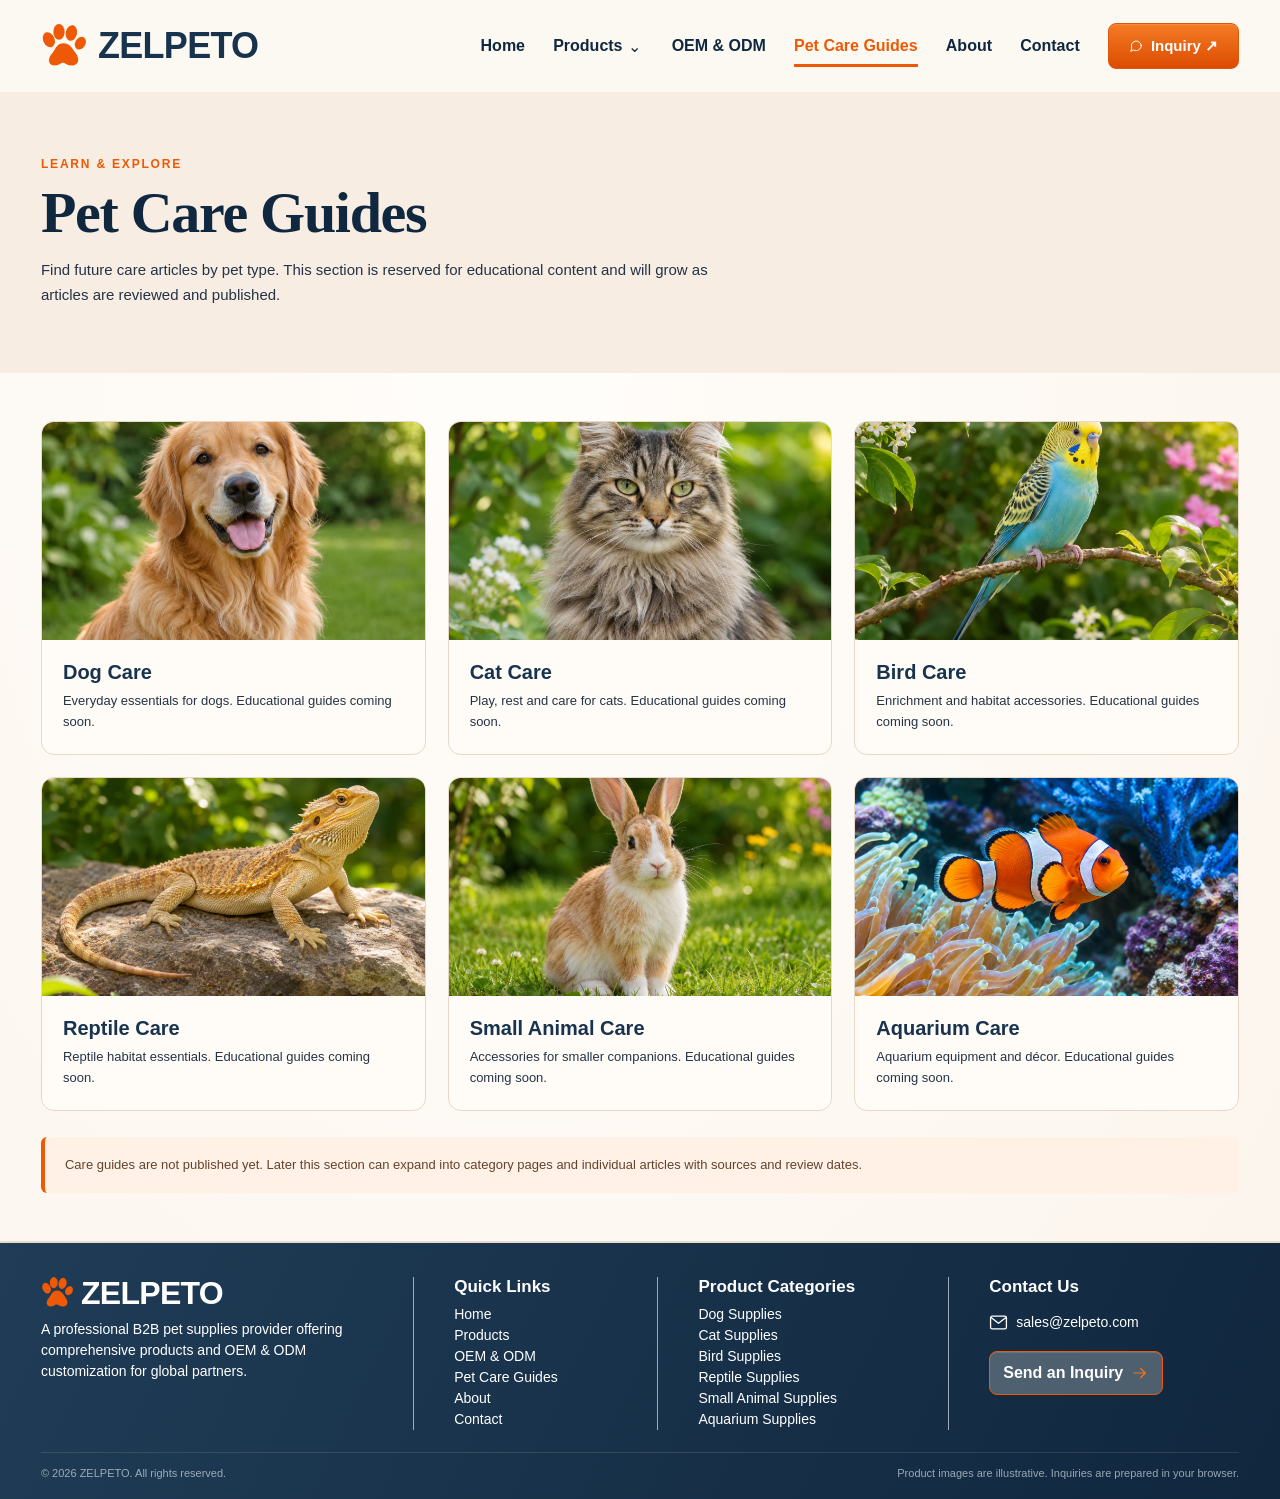
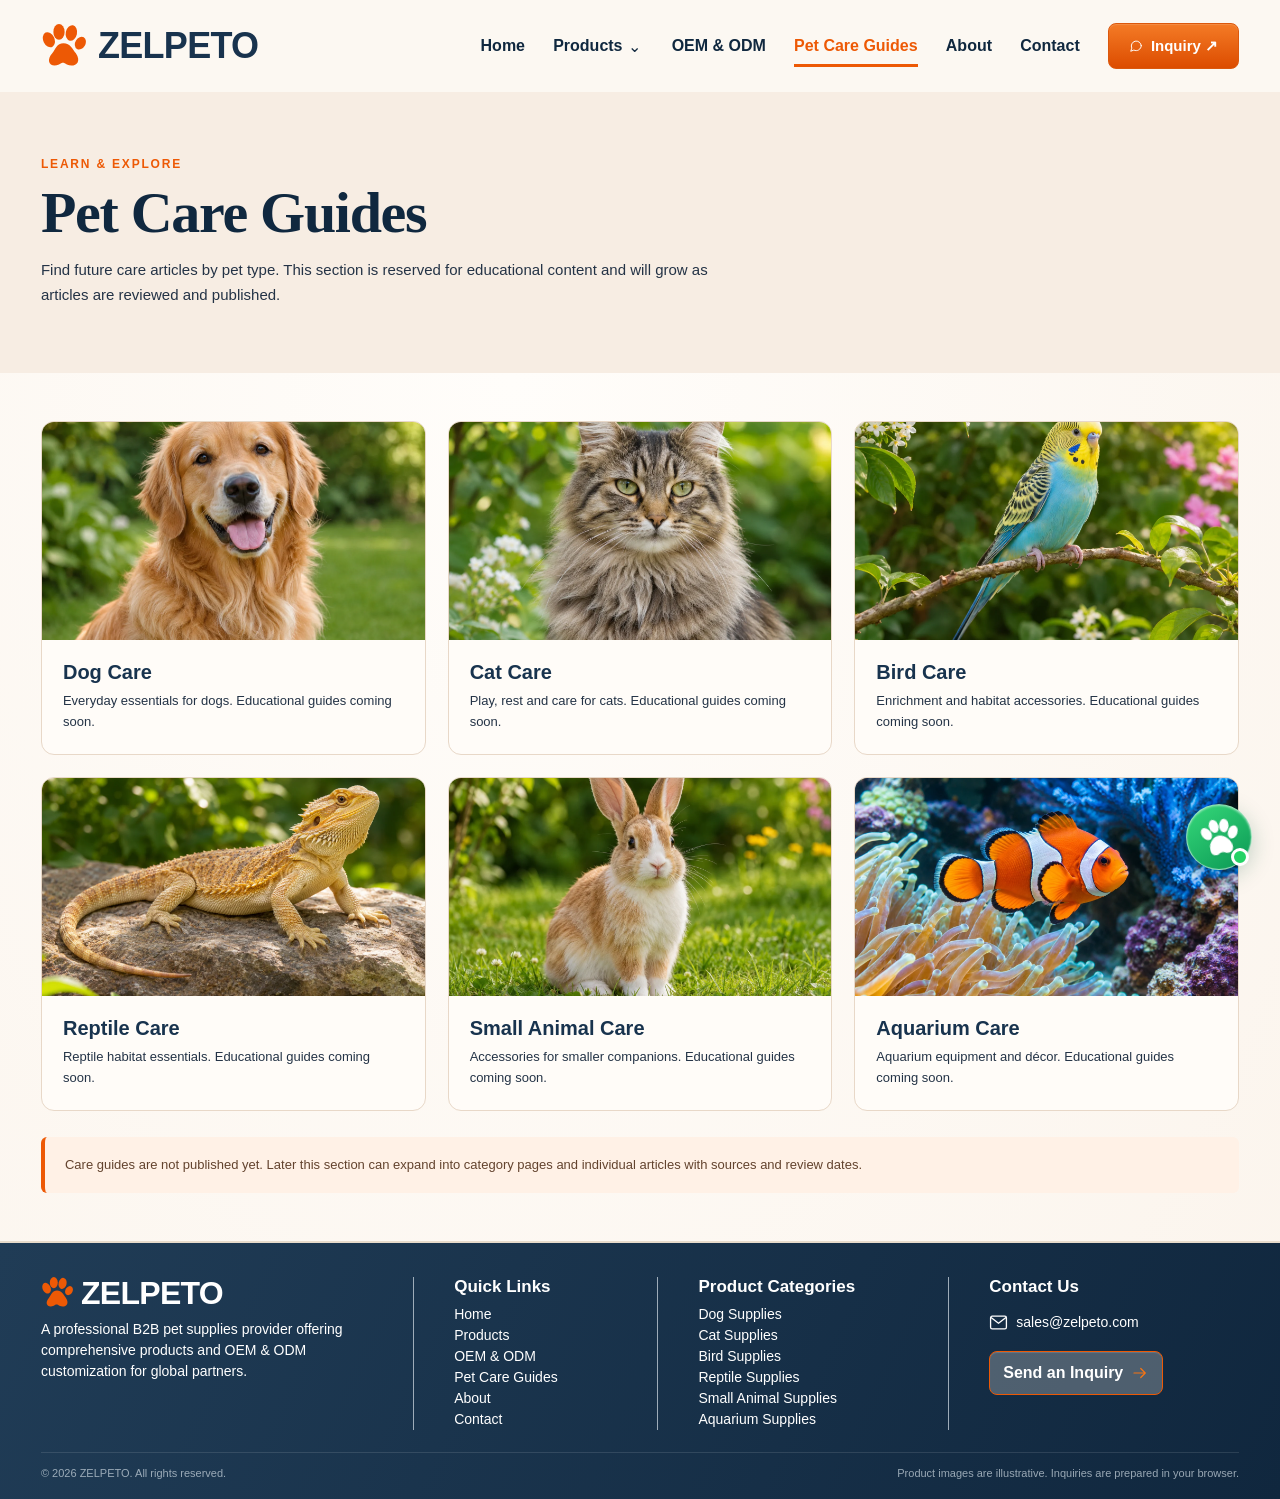
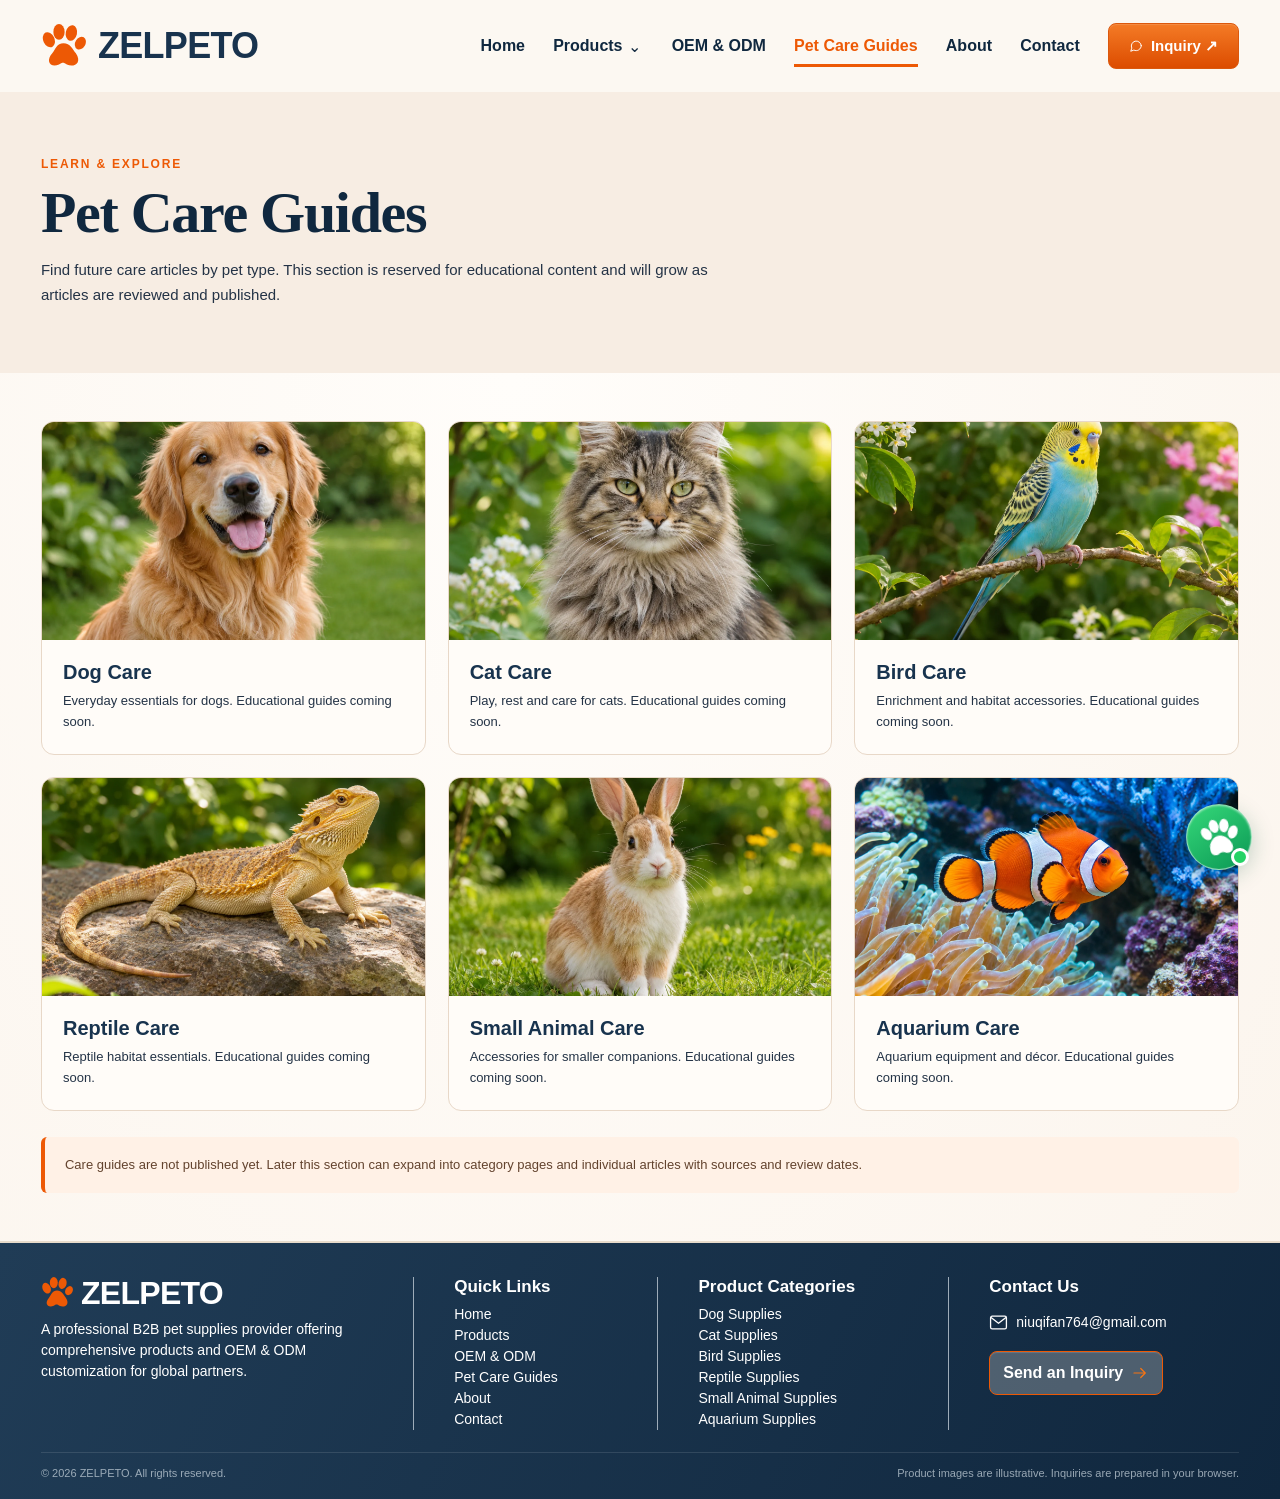
